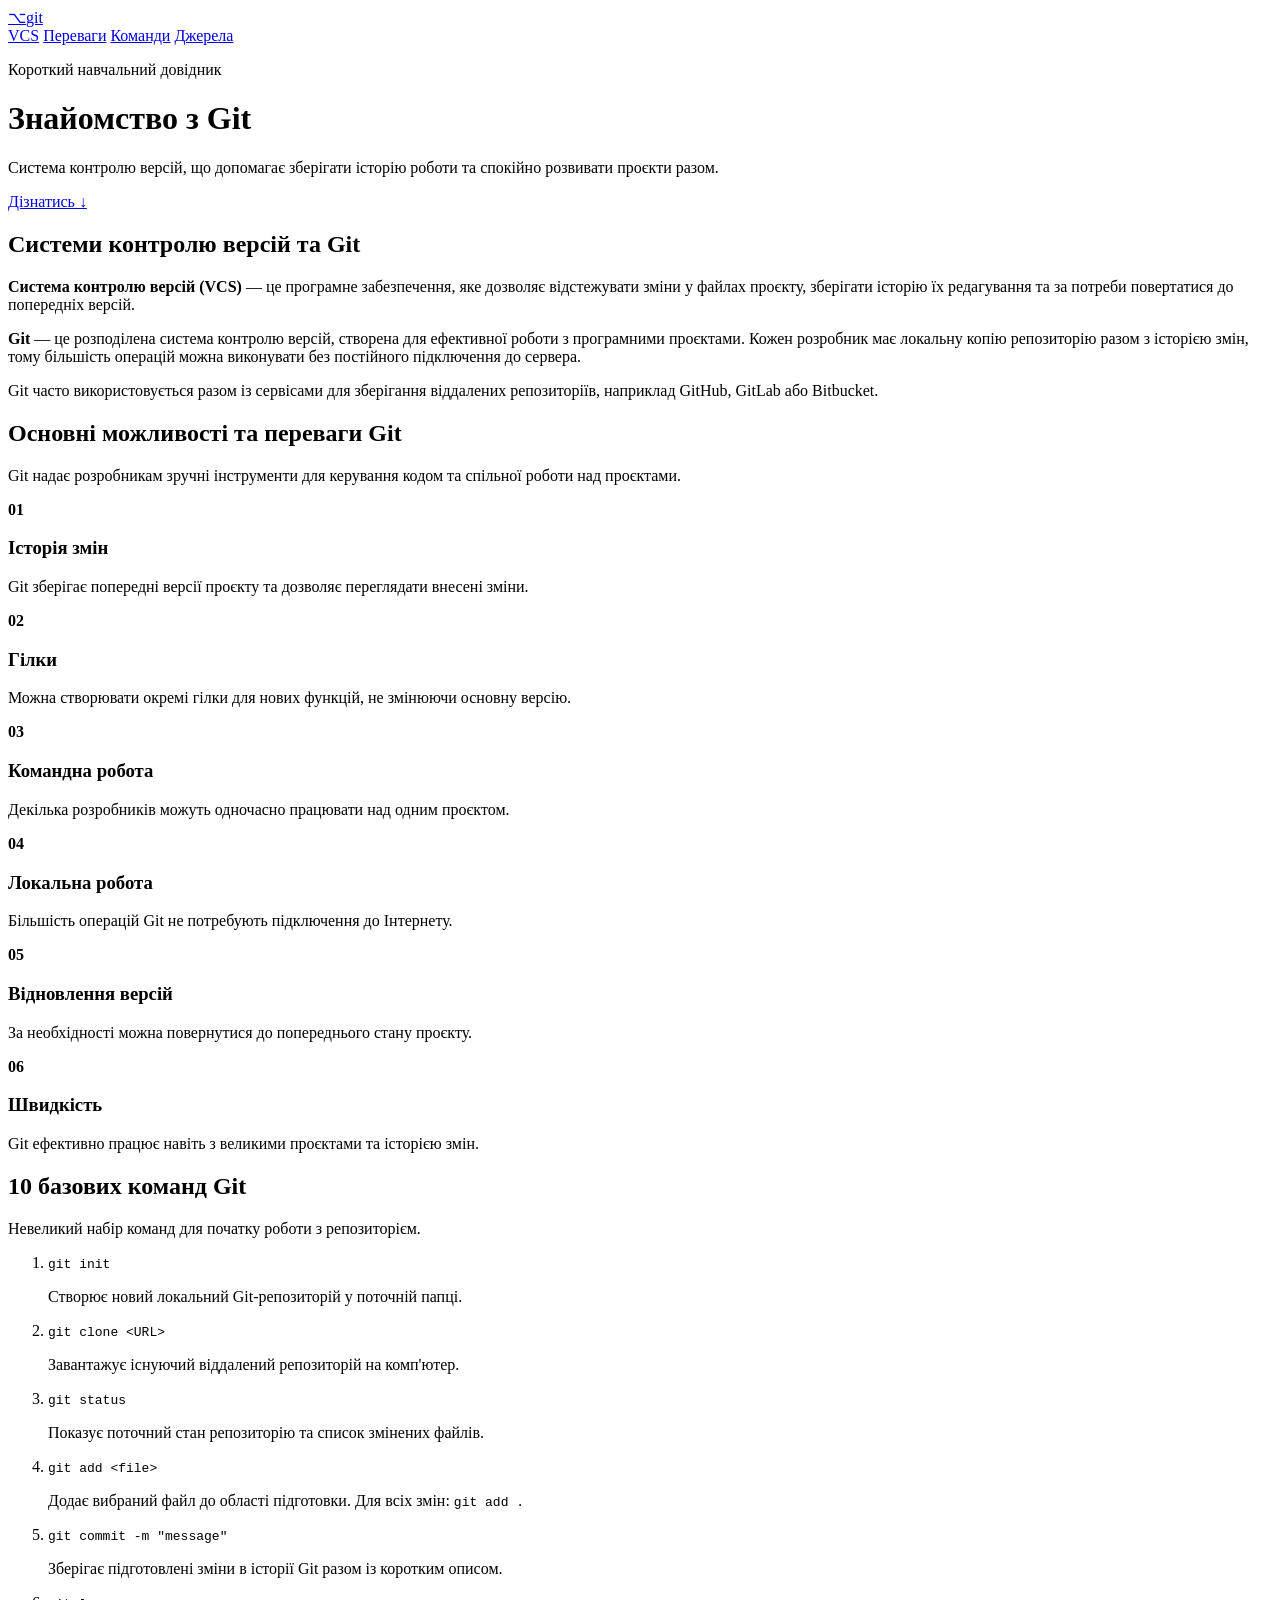
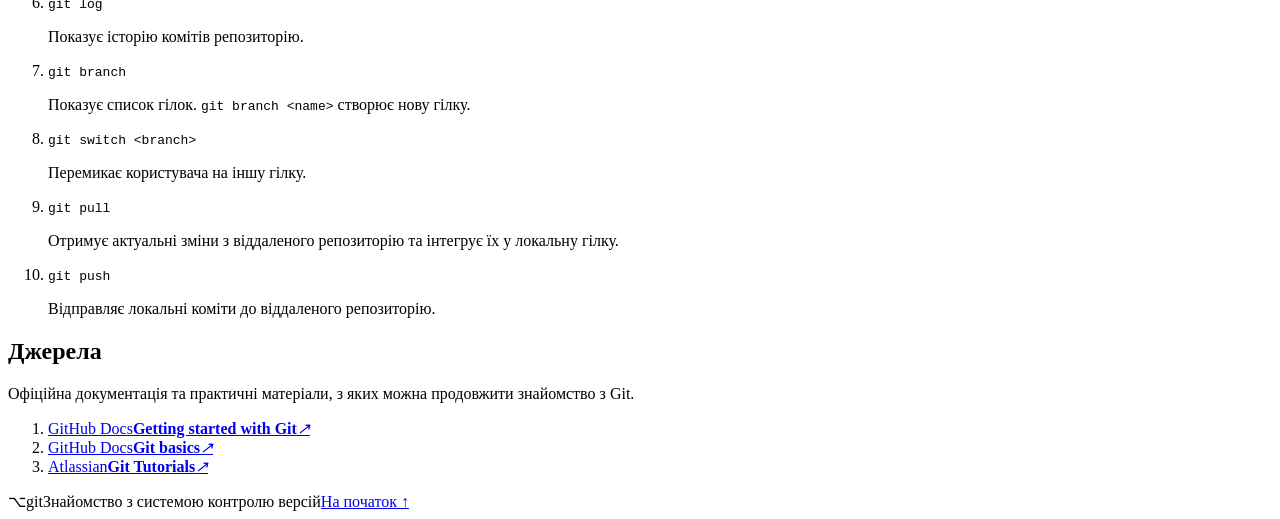
==== index.html @ d407e00e "Rename git-intro.html to index.html" ====
<!doctype html>
<html lang="uk">
  <head>
    <meta charset="UTF-8" />
    <meta name="viewport" content="width=device-width, initial-scale=1.0" />
    <meta name="description" content="Коротке знайомство з Git: контроль версій, можливості та базові команди." />
    <title>Знайомство з Git</title>
    <link rel="preconnect" href="https://fonts.googleapis.com" />
    <link rel="preconnect" href="https://fonts.gstatic.com" crossorigin />
    <link href="https://fonts.googleapis.com/css2?family=DM+Mono:wght@400;500&family=Manrope:wght@400;500;600;700;800&display=swap" rel="stylesheet" />
    <link rel="stylesheet" href="styles.css" />
  </head>
  <body>
    <header class="hero" id="top">
      <nav class="nav container" aria-label="Основна навігація">
        <a class="brand" href="#top" aria-label="На початок сторінки"><span class="branch-mark" aria-hidden="true">⌥</span>git</a>
        <div class="nav-links">
          <a href="#vcs">VCS</a>
          <a href="#advantages">Переваги</a>
          <a href="#commands">Команди</a>
          <a href="#sources">Джерела</a>
        </div>
      </nav>
      <div class="container hero-content">
        <p class="eyebrow">Короткий навчальний довідник</p>
        <h1>Знайомство з <span>Git</span></h1>
        <p class="lead">Система контролю версій, що допомагає зберігати історію роботи та спокійно розвивати проєкти разом.</p>
        <a class="button" href="#vcs">Дізнатись <span aria-hidden="true">↓</span></a>
      </div>
      <div class="hero-line" aria-hidden="true"></div>
    </header>

    <main>
      <section class="section container" id="vcs">
        <div class="two-column">
          <div><h2>Системи контролю версій та Git</h2></div>
          <div class="prose">
            <p><strong>Система контролю версій (VCS)</strong> — це програмне забезпечення, яке дозволяє відстежувати зміни у файлах проєкту, зберігати історію їх редагування та за потреби повертатися до попередніх версій.</p>
            <p><strong>Git</strong> — це розподілена система контролю версій, створена для ефективної роботи з програмними проєктами. Кожен розробник має локальну копію репозиторію разом з історією змін, тому більшість операцій можна виконувати без постійного підключення до сервера.</p>
            <p>Git часто використовується разом із сервісами для зберігання віддалених репозиторіїв, наприклад GitHub, GitLab або Bitbucket.</p>
          </div>
        </div>
      </section>

      <section class="section tinted" id="advantages">
        <div class="container">
          <div class="section-heading"><h2>Основні можливості та переваги Git</h2><p>Git надає розробникам зручні інструменти для керування кодом та спільної роботи над проєктами.</p></div>
          <div class="benefits">
            <article><b>01</b><h3>Історія змін</h3><p>Git зберігає попередні версії проєкту та дозволяє переглядати внесені зміни.</p></article>
            <article><b>02</b><h3>Гілки</h3><p>Можна створювати окремі гілки для нових функцій, не змінюючи основну версію.</p></article>
            <article><b>03</b><h3>Командна робота</h3><p>Декілька розробників можуть одночасно працювати над одним проєктом.</p></article>
            <article><b>04</b><h3>Локальна робота</h3><p>Більшість операцій Git не потребують підключення до Інтернету.</p></article>
            <article><b>05</b><h3>Відновлення версій</h3><p>За необхідності можна повернутися до попереднього стану проєкту.</p></article>
            <article><b>06</b><h3>Швидкість</h3><p>Git ефективно працює навіть з великими проєктами та історією змін.</p></article>
          </div>
        </div>
      </section>

      <section class="section commands-section container" id="commands">
        <div class="section-heading narrow"><h2>10 базових команд Git</h2><p>Невеликий набір команд для початку роботи з репозиторієм.</p></div>
        <ol class="command-tree">
          <li><code>git init</code><p>Створює новий локальний Git-репозиторій у поточній папці.</p></li>
          <li><code>git clone &lt;URL&gt;</code><p>Завантажує існуючий віддалений репозиторій на комп'ютер.</p></li>
          <li><code>git status</code><p>Показує поточний стан репозиторію та список змінених файлів.</p></li>
          <li><code>git add &lt;file&gt;</code><p>Додає вибраний файл до області підготовки. Для всіх змін: <code>git add .</code></p></li>
          <li><code>git commit -m "message"</code><p>Зберігає підготовлені зміни в історії Git разом із коротким описом.</p></li>
          <li><code>git log</code><p>Показує історію комітів репозиторію.</p></li>
          <li><code>git branch</code><p>Показує список гілок. <code>git branch &lt;name&gt;</code> створює нову гілку.</p></li>
          <li><code>git switch &lt;branch&gt;</code><p>Перемикає користувача на іншу гілку.</p></li>
          <li><code>git pull</code><p>Отримує актуальні зміни з віддаленого репозиторію та інтегрує їх у локальну гілку.</p></li>
          <li><code>git push</code><p>Відправляє локальні коміти до віддаленого репозиторію.</p></li>
        </ol>
      </section>

      <section class="sources" id="sources">
        <div class="container sources-inner">
          <div><h2>Джерела</h2><p>Офіційна документація та практичні матеріали, з яких можна продовжити знайомство з Git.</p></div>
          <ol class="source-list">
            <li><a href="https://docs.github.com/en/get-started/learning-to-code/getting-started-with-git" target="_blank" rel="noreferrer"><span>GitHub Docs</span><strong>Getting started with Git</strong><em>↗</em></a></li>
            <li><a href="https://docs.github.com/en/get-started/git-basics" target="_blank" rel="noreferrer"><span>GitHub Docs</span><strong>Git basics</strong><em>↗</em></a></li>
            <li><a href="https://www.atlassian.com/git/tutorials" target="_blank" rel="noreferrer"><span>Atlassian</span><strong>Git Tutorials</strong><em>↗</em></a></li>
          </ol>
        </div>
      </section>
    </main>
    <footer><div class="container"><span class="brand"><span class="branch-mark" aria-hidden="true">⌥</span>git</span><span>Знайомство з системою контролю версій</span><a href="#top">На початок ↑</a></div></footer>
  </body>
</html>
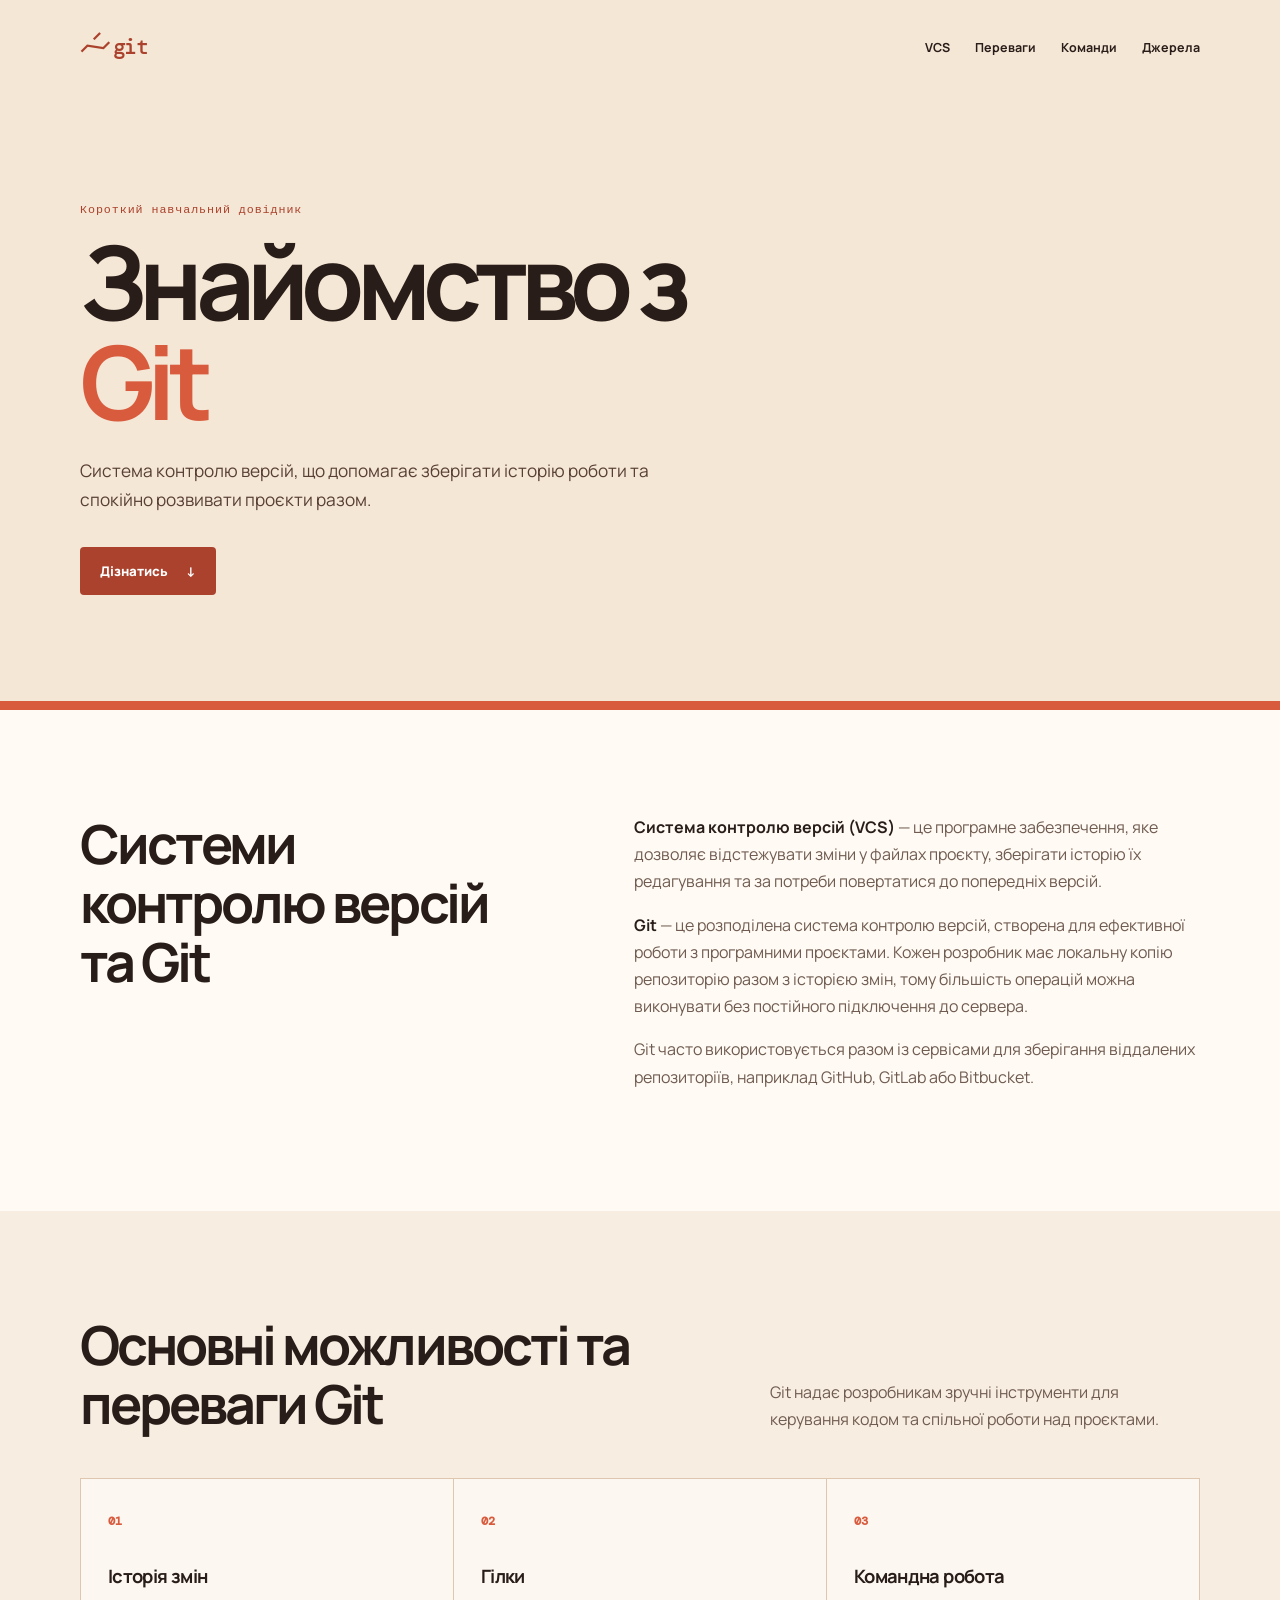
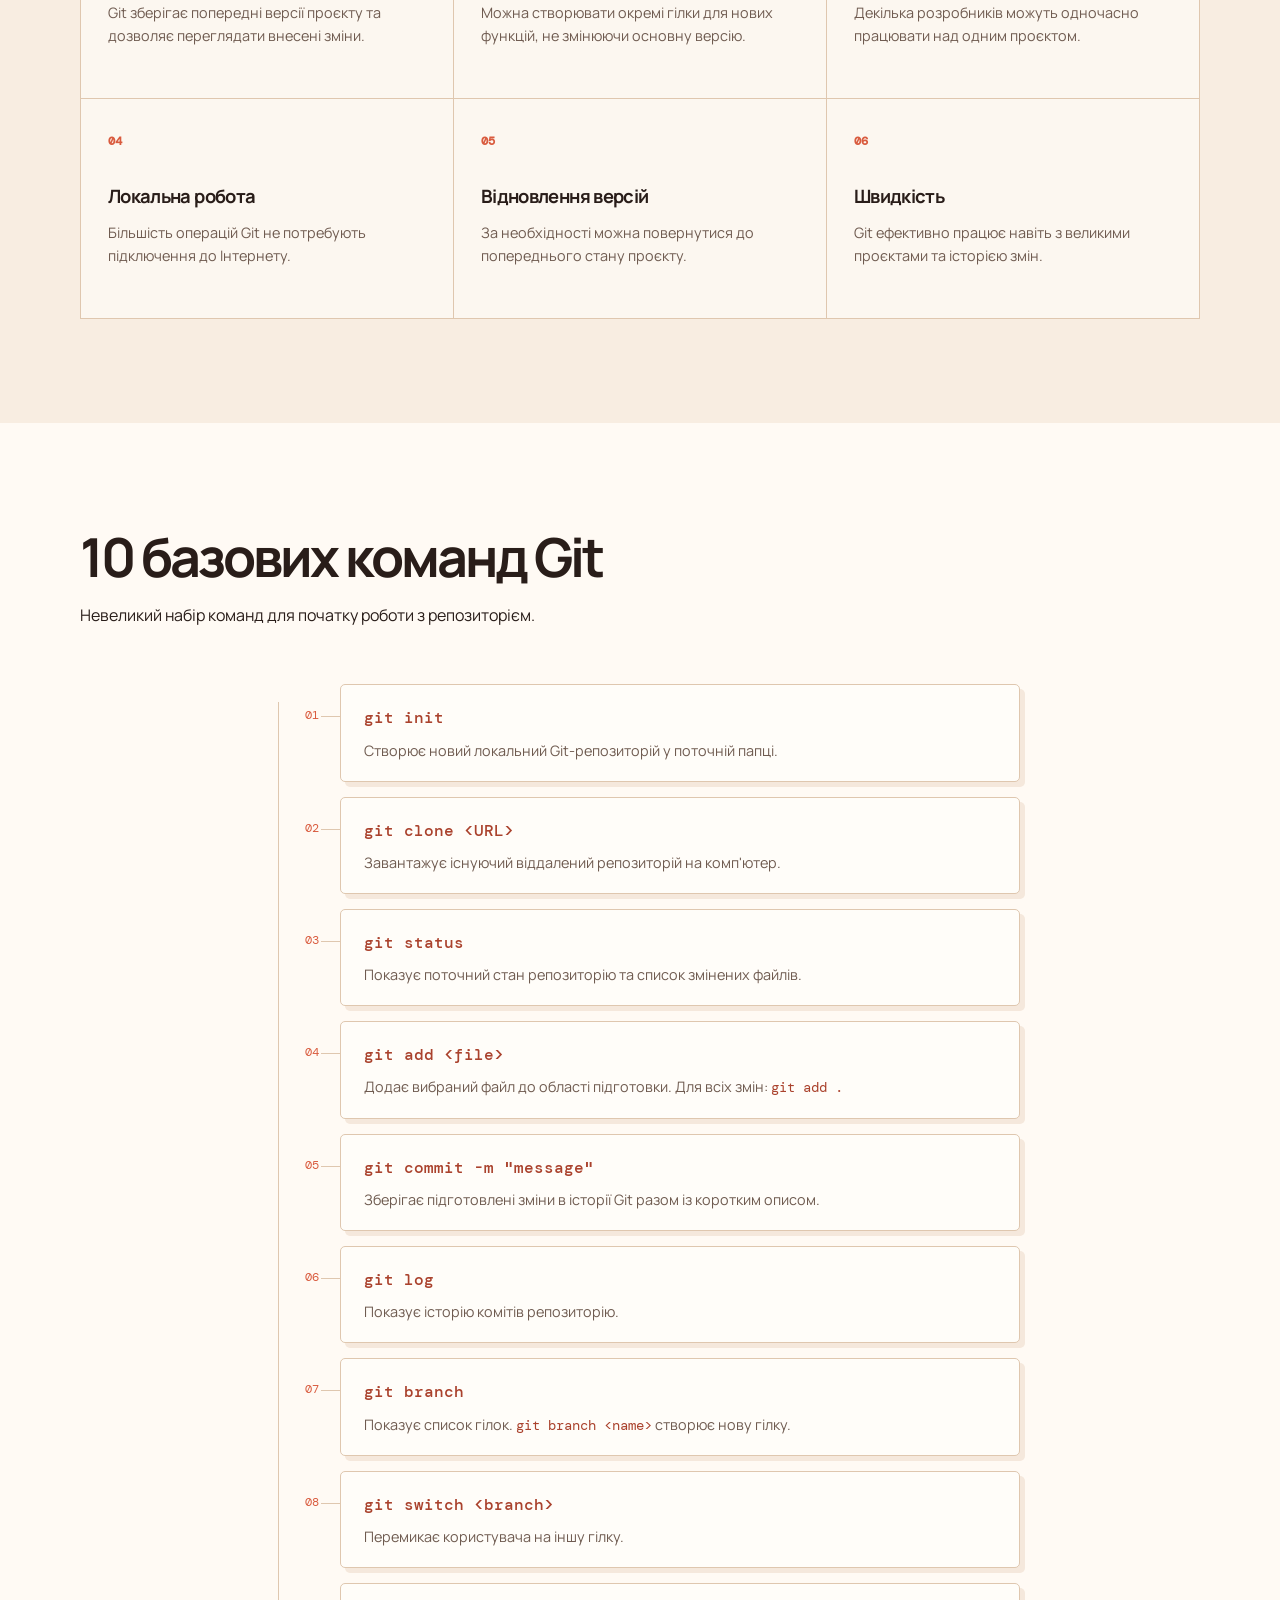
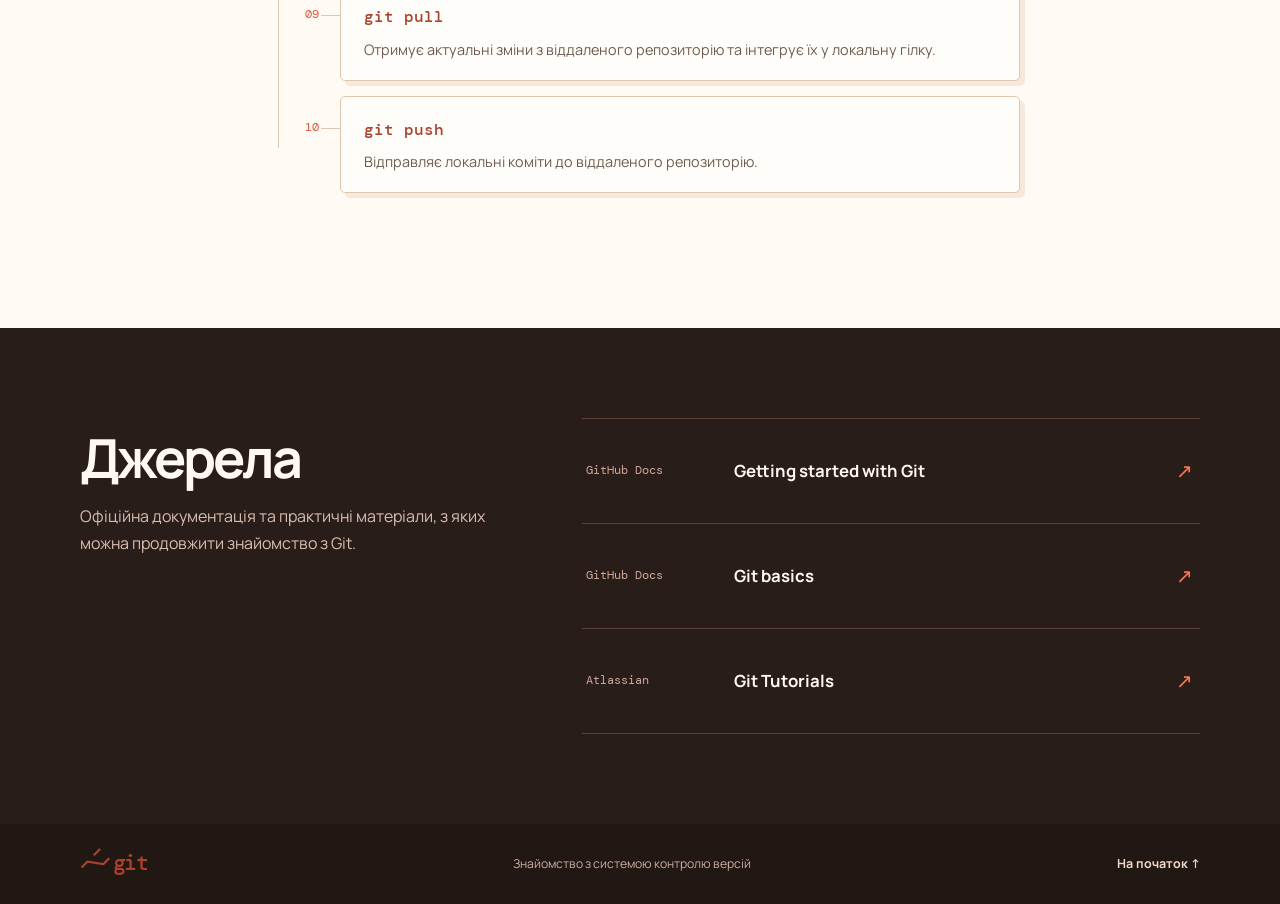
==== commit 2992a5a8: "Chenged problematic naming in html" ====
--- a/index.html
+++ b/index.html
@@ -57,7 +57,7 @@
       </section>
 
       <section class="section commands-section container" id="commands">
-        <div class="section-heading narrow"><h2>10 базових команд Git</h2><p>Невеликий набір команд для початку роботи з репозиторієм.</p></div>
+        <div class="section-heading-narrow"><h2>10 базових команд Git</h2><p>Невеликий набір команд для початку роботи з репозиторієм.</p></div>
         <ol class="command-tree">
           <li><code>git init</code><p>Створює новий локальний Git-репозиторій у поточній папці.</p></li>
           <li><code>git clone &lt;URL&gt;</code><p>Завантажує існуючий віддалений репозиторій на комп'ютер.</p></li>
--- a/styles.css
+++ b/styles.css
@@ -0,0 +1,9 @@
+:root { --ink:#291d19; --muted:#6f5b50; --paper:#fffaf4; --sand:#f5e7d5; --clay:#d95b3e; --rust:#aa422d; --line:#dfc7af; --card:#fffdf9; }
+* { box-sizing:border-box; } html { scroll-behavior:smooth; } body { margin:0; background:var(--paper); color:var(--ink); font-family:Manrope,Arial,sans-serif; font-size:16px; line-height:1.7; } .container { width:min(1120px, calc(100% - 48px)); margin:auto; }
+.hero { background:var(--sand); min-height:540px; position:relative; overflow:hidden; } .nav { display:flex; justify-content:space-between; align-items:center; padding:25px 0; } .brand { color:var(--rust); font-family:'DM Mono',monospace; font-size:1.4rem; font-weight:500; text-decoration:none; letter-spacing:-.08em; } .branch-mark { display:inline-block; margin-right:5px; transform:rotate(-45deg); font-family:Arial,sans-serif; font-size:1.65rem; vertical-align:-2px; } .nav-links { display:flex; gap:25px; } .nav-links a, footer a { color:var(--ink); text-decoration:none; font-size:.78rem; font-weight:700; } .nav-links a:hover, footer a:hover { color:var(--clay); }
+.hero-content { padding:93px 0 115px; max-width:1120px; } .eyebrow, .section-label { font-family:'DM Mono',monospace; font-size:.73rem; letter-spacing:.08em; font-weight:500; color:var(--rust); } .hero h1 { font-size:clamp(3.15rem, 8vw, 6.6rem); letter-spacing:-.075em; line-height:.98; margin:11px 0 24px; max-width:700px; } .hero h1 span { color:var(--clay); } .lead { max-width:600px; color:#583f35; font-size:1.08rem; margin:0 0 32px; } .button { display:inline-flex; gap:18px; align-items:center; padding:13px 20px; background:var(--rust); color:white; text-decoration:none; font-weight:800; font-size:.83rem; border-radius:4px; } .button:hover { background:var(--clay); } .hero-line { height:9px; background:var(--clay); position:absolute; bottom:0; width:100%; }
+.section { padding:104px 0; } .section-label { display:flex; align-items:center; gap:10px; margin-bottom:32px; } .section-label span { color:var(--clay); font-size:1rem; } .section-label i { width:38px; height:1px; background:var(--clay); } h2 { margin:0; font-size:clamp(2rem, 4.2vw, 3.5rem); line-height:1.1; letter-spacing:-.055em; } .two-column { display:grid; grid-template-columns:.9fr 1.1fr; gap:90px; } .prose { color:var(--muted); } .prose p:first-child { margin-top:0; } strong { color:var(--ink); } .tinted { background:#f8ede1; } .section-heading { display:flex; justify-content:space-between; gap:40px; align-items:end; margin-bottom:45px; } .section-heading p { max-width:430px; margin:0; color:var(--muted); } .narrow { display:block; } .narrow p { margin-top:14px; }
+.benefits { display:grid; grid-template-columns:repeat(3, 1fr); border-top:1px solid var(--line); border-left:1px solid var(--line); } .benefits article { min-height:220px; padding:27px; background:rgba(255,253,249,.65); border-right:1px solid var(--line); border-bottom:1px solid var(--line); } .benefits b { color:var(--clay); font-family:'DM Mono',monospace; font-size:.75rem; } .benefits h3 { font-size:1.15rem; margin:28px 0 8px; letter-spacing:-.035em; } .benefits p { color:var(--muted); font-size:.9rem; line-height:1.6; margin:0; }
+.commands-section { padding-bottom:120px; } .command-tree { counter-reset:item; list-style:none; padding:0 0 0 80px; margin:55px auto 0; max-width:760px; position:relative; } .command-tree:before { content:""; position:absolute; left:18px; top:18px; bottom:45px; width:1px; background:var(--line); } .command-tree li { position:relative; counter-increment:item; background:var(--card); border:1px solid var(--line); border-radius:5px; padding:19px 23px; margin-bottom:15px; box-shadow:5px 5px 0 #f5e8dc; } .command-tree li:before { content:counter(item, decimal-leading-zero); position:absolute; right:calc(100% + 22px); top:20px; width:42px; color:var(--clay); font-family:'DM Mono',monospace; font-size:.75rem; text-align:right; } .command-tree li:after { content:""; position:absolute; right:100%; top:31px; width:20px; height:1px; background:var(--line); } code { font-family:'DM Mono',monospace; color:var(--rust); font-size:.94em; } .command-tree > li > code { font-size:1rem; font-weight:500; } .command-tree p { color:var(--muted); font-size:.9rem; line-height:1.6; margin:7px 0 0; }
+.sources { background:var(--ink); color:#fff9f1; padding:90px 0; } .sources h2 { margin:10px 0 16px; } .sources p:not(.eyebrow) { color:#d9beb0; max-width:420px; } .sources-inner { display:grid; grid-template-columns:.8fr 1.2fr; gap:90px; } .source-list { list-style:none; margin:0; padding:0; border-top:1px solid #5d4137; } .source-list li { border-bottom:1px solid #5d4137; } .source-list a { min-height:104px; display:grid; grid-template-columns:130px 1fr 20px; align-items:center; gap:18px; color:inherit; text-decoration:none; padding:17px 4px; } .source-list a:hover strong, .source-list a:hover em { color:#ff8b69; } .source-list span { color:#d0a99a; font-family:'DM Mono',monospace; font-size:.72rem; } .source-list strong { color:#fff9f1; font-size:1.05rem; } .source-list em { color:#ff7654; font-style:normal; font-size:1.25rem; } footer { background:#211713; color:#cdaea0; font-size:.76rem; } footer .container { min-height:80px; display:flex; align-items:center; gap:25px; justify-content:space-between; } footer a { color:#f3d9c8; }
+@media (max-width:760px) { .container { width:min(100% - 32px, 1120px); } .nav-links { display:none; } .hero { min-height:auto; } .hero-content { padding:65px 0 80px; } .two-column, .sources-inner { grid-template-columns:1fr; gap:28px; } .section { padding:72px 0; } .section-heading { display:block; } .section-heading p { margin-top:15px; } .benefits { grid-template-columns:1fr; } .benefits article { min-height:unset; padding:24px; } .benefits h3 { margin-top:15px; } .command-tree { padding-left:55px; } .command-tree li { padding:17px; } .command-tree li:before { right:calc(100% + 12px); width:34px; } .command-tree li:after { width:10px; } .command-tree:before { left:9px; } .source-list a { grid-template-columns:1fr 20px; gap:2px; } .source-list span { grid-column:1; } .source-list strong { grid-column:1; } .source-list em { grid-column:2; grid-row:1 / span 2; } footer .container { min-height:110px; flex-wrap:wrap; gap:10px 20px; padding:20px 0; } }
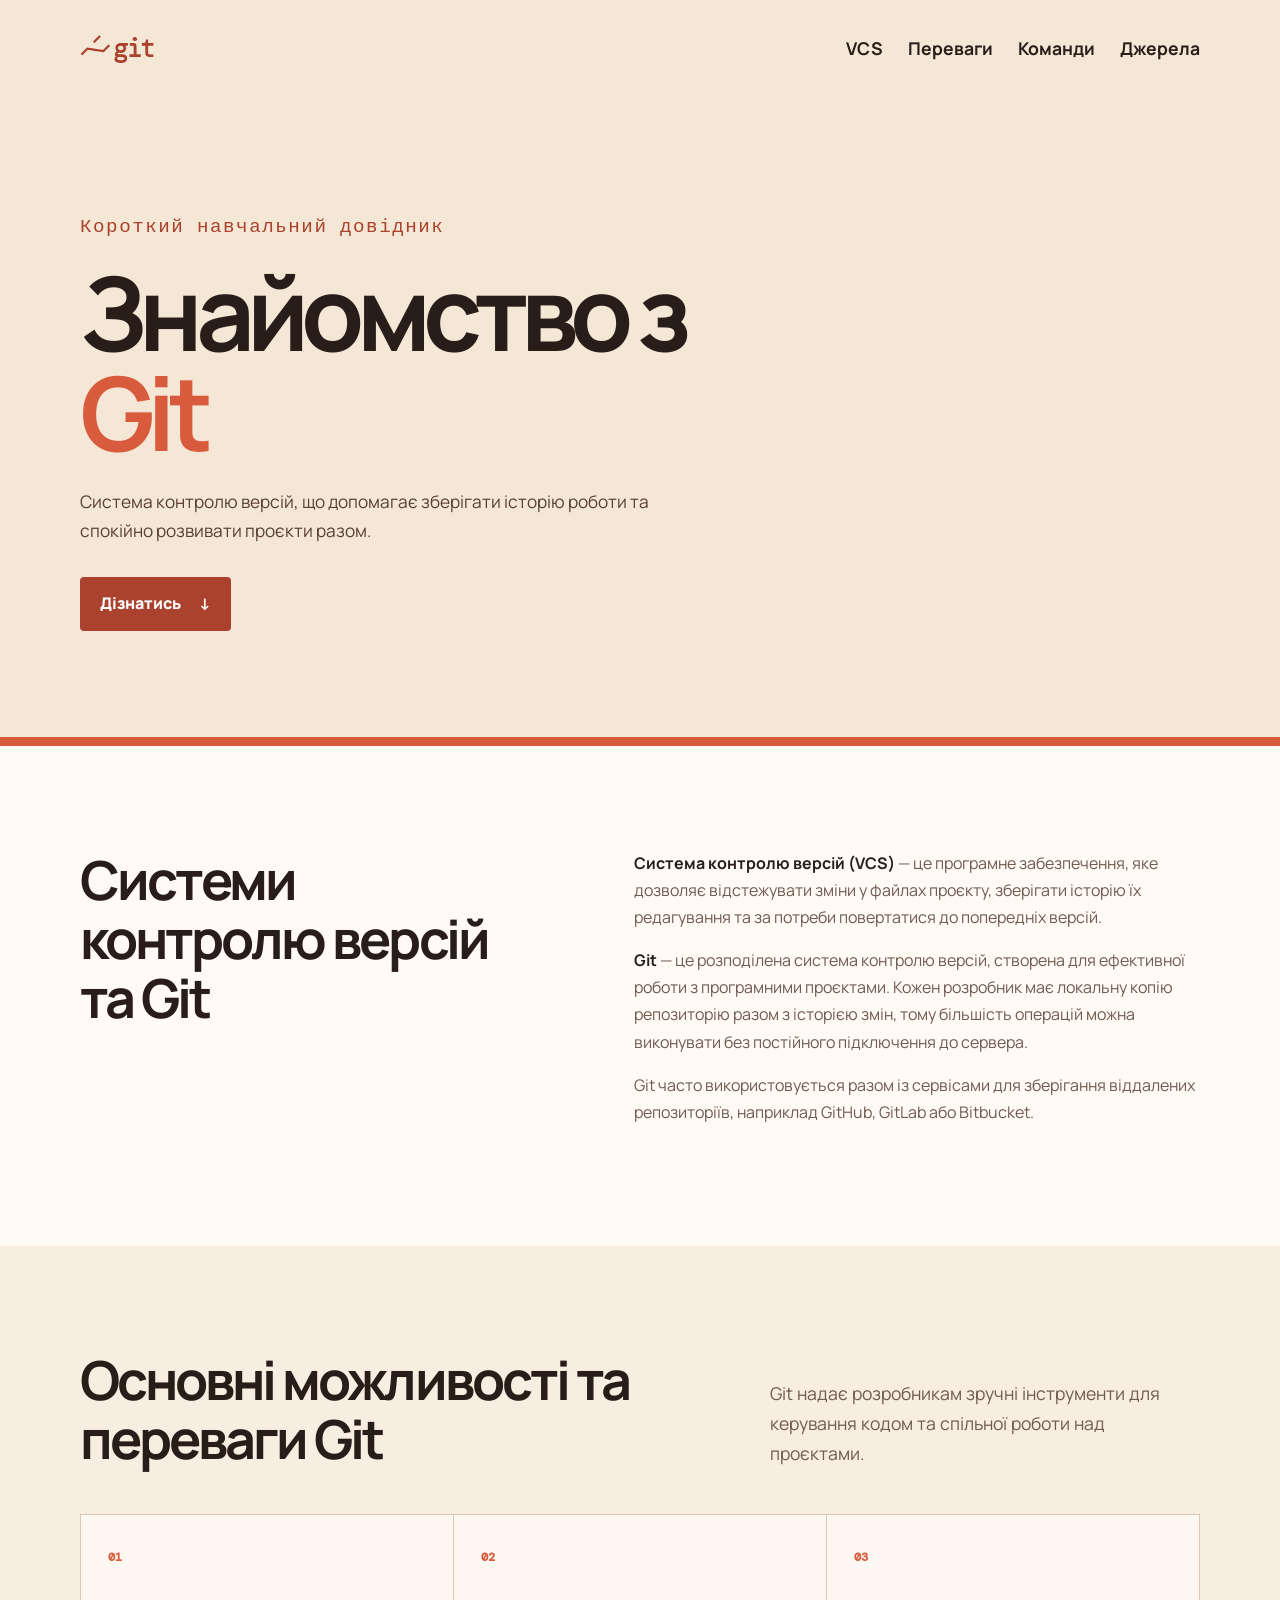
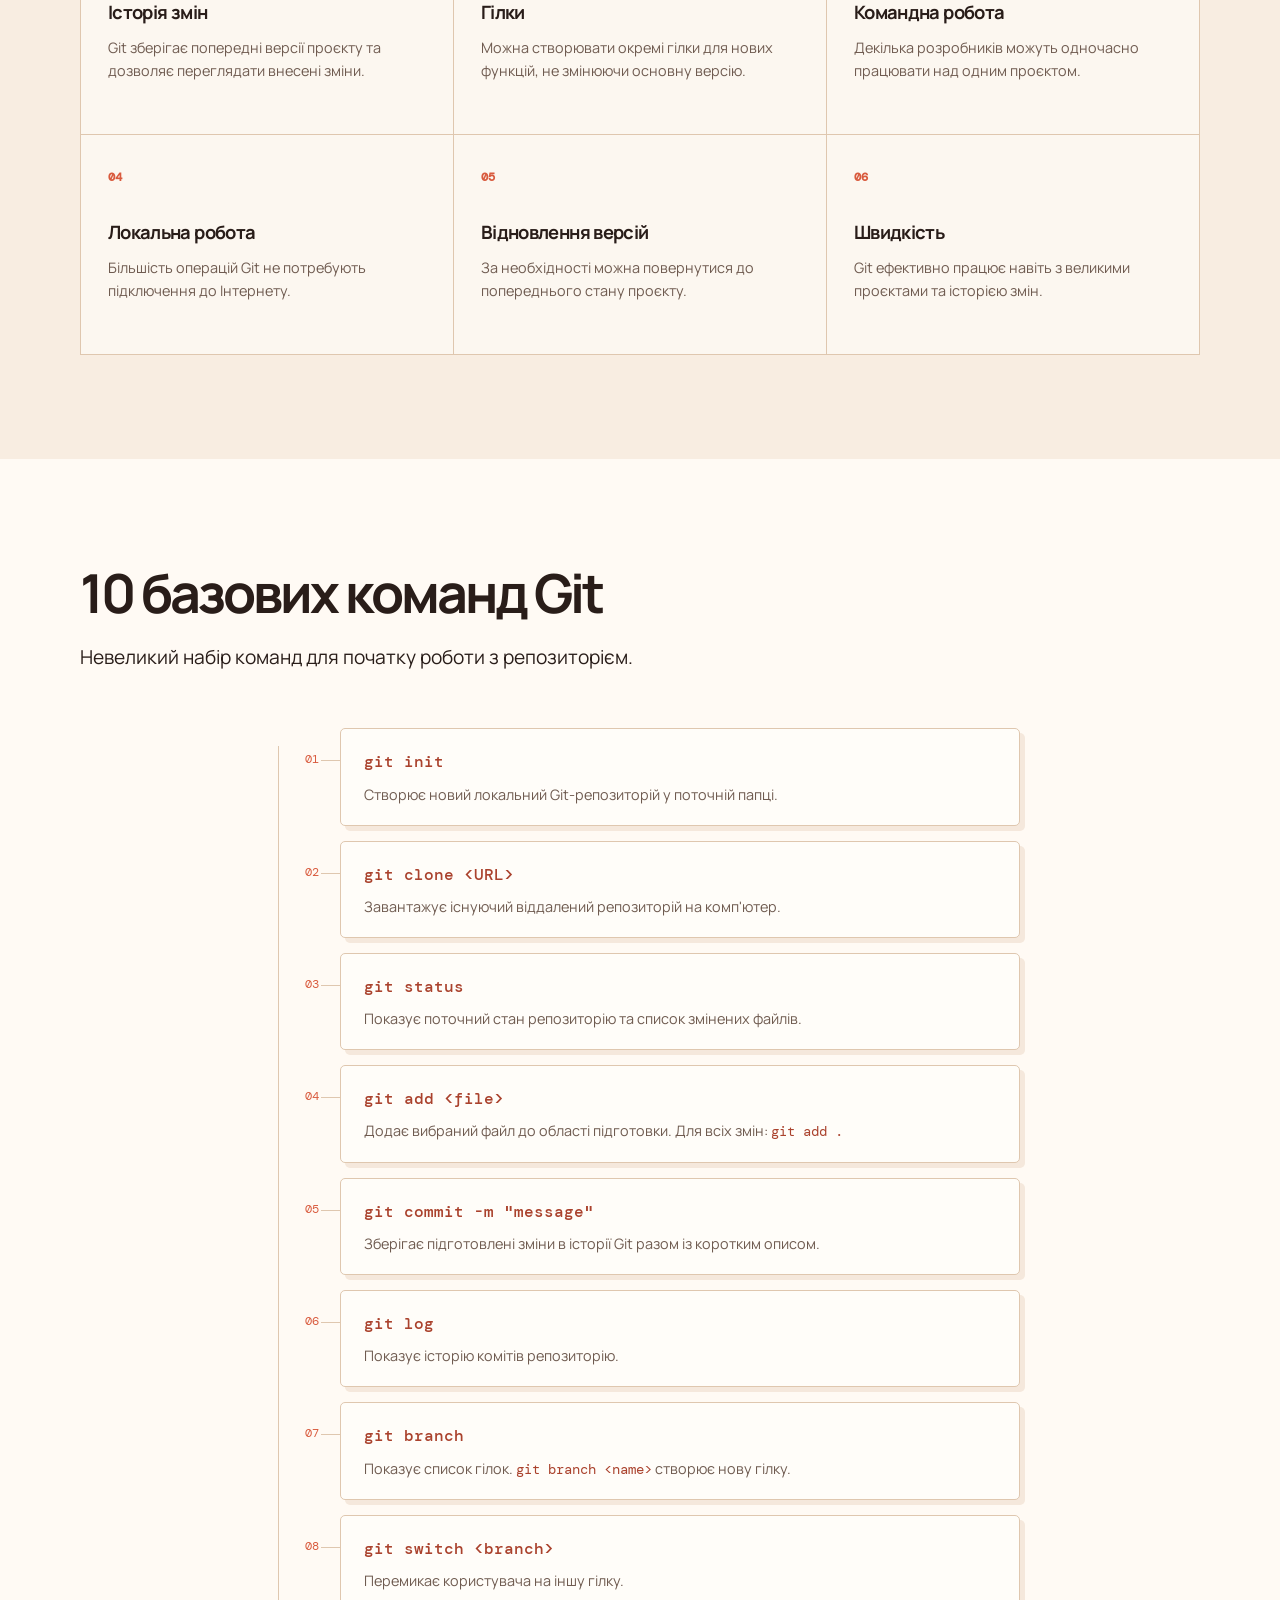
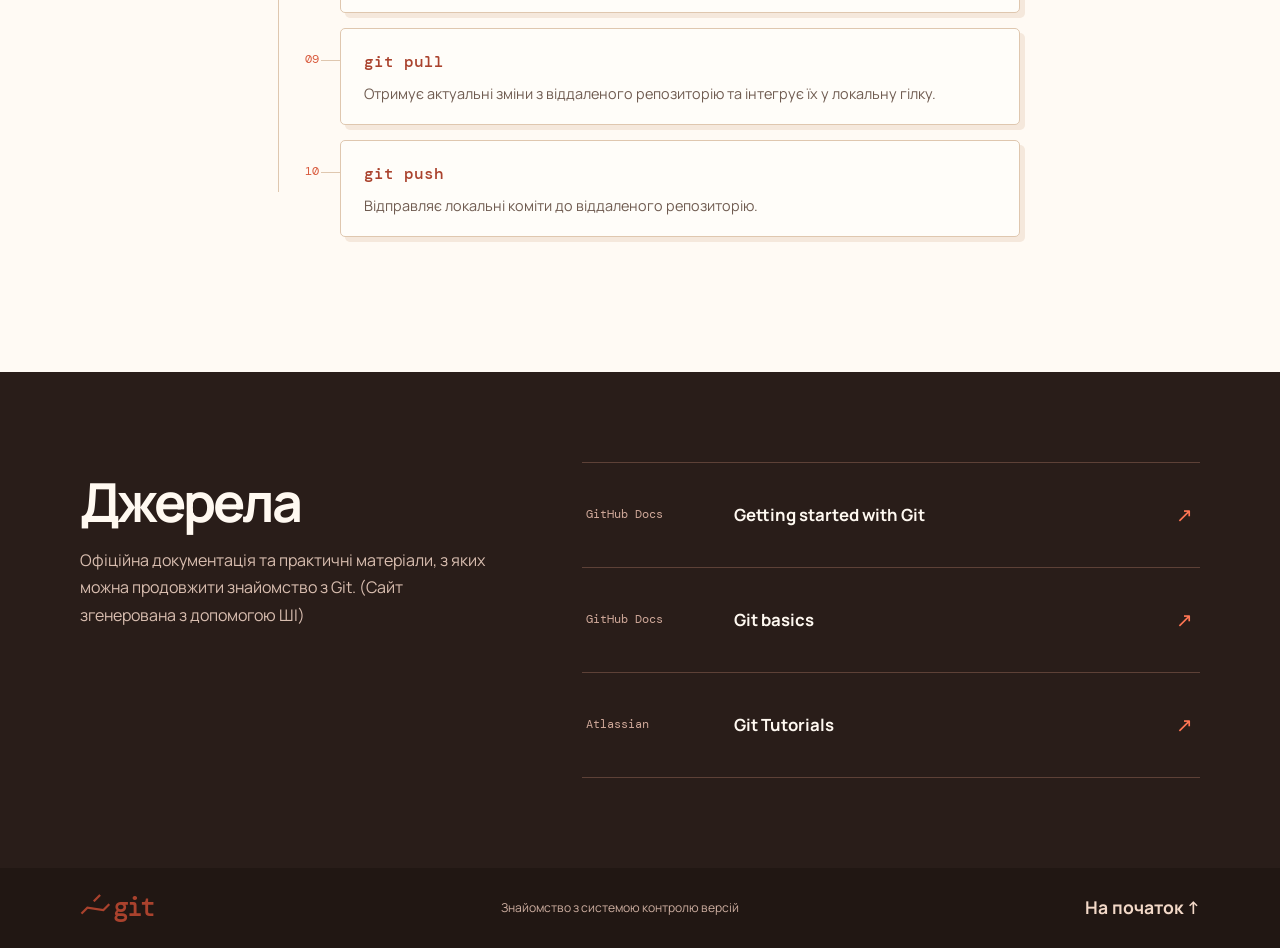
==== commit 8b57e942: "Added recource" ====
--- a/index.html
+++ b/index.html
@@ -74,7 +74,7 @@
 
       <section class="sources" id="sources">
         <div class="container sources-inner">
-          <div><h2>Джерела</h2><p>Офіційна документація та практичні матеріали, з яких можна продовжити знайомство з Git.</p></div>
+          <div><h2>Джерела</h2><p>Офіційна документація та практичні матеріали, з яких можна продовжити знайомство з Git. (Сайт згенерована з допомогою ШІ)</p></div>
           <ol class="source-list">
             <li><a href="https://docs.github.com/en/get-started/learning-to-code/getting-started-with-git" target="_blank" rel="noreferrer"><span>GitHub Docs</span><strong>Getting started with Git</strong><em>↗</em></a></li>
             <li><a href="https://docs.github.com/en/get-started/git-basics" target="_blank" rel="noreferrer"><span>GitHub Docs</span><strong>Git basics</strong><em>↗</em></a></li>
--- a/styles.css
+++ b/styles.css
@@ -1,8 +1,21 @@
 :root { --ink:#291d19; --muted:#6f5b50; --paper:#fffaf4; --sand:#f5e7d5; --clay:#d95b3e; --rust:#aa422d; --line:#dfc7af; --card:#fffdf9; }
-* { box-sizing:border-box; } html { scroll-behavior:smooth; } body { margin:0; background:var(--paper); color:var(--ink); font-family:Manrope,Arial,sans-serif; font-size:16px; line-height:1.7; } .container { width:min(1120px, calc(100% - 48px)); margin:auto; }
-.hero { background:var(--sand); min-height:540px; position:relative; overflow:hidden; } .nav { display:flex; justify-content:space-between; align-items:center; padding:25px 0; } .brand { color:var(--rust); font-family:'DM Mono',monospace; font-size:1.4rem; font-weight:500; text-decoration:none; letter-spacing:-.08em; } .branch-mark { display:inline-block; margin-right:5px; transform:rotate(-45deg); font-family:Arial,sans-serif; font-size:1.65rem; vertical-align:-2px; } .nav-links { display:flex; gap:25px; } .nav-links a, footer a { color:var(--ink); text-decoration:none; font-size:.78rem; font-weight:700; } .nav-links a:hover, footer a:hover { color:var(--clay); }
-.hero-content { padding:93px 0 115px; max-width:1120px; } .eyebrow, .section-label { font-family:'DM Mono',monospace; font-size:.73rem; letter-spacing:.08em; font-weight:500; color:var(--rust); } .hero h1 { font-size:clamp(3.15rem, 8vw, 6.6rem); letter-spacing:-.075em; line-height:.98; margin:11px 0 24px; max-width:700px; } .hero h1 span { color:var(--clay); } .lead { max-width:600px; color:#583f35; font-size:1.08rem; margin:0 0 32px; } .button { display:inline-flex; gap:18px; align-items:center; padding:13px 20px; background:var(--rust); color:white; text-decoration:none; font-weight:800; font-size:.83rem; border-radius:4px; } .button:hover { background:var(--clay); } .hero-line { height:9px; background:var(--clay); position:absolute; bottom:0; width:100%; }
-.section { padding:104px 0; } .section-label { display:flex; align-items:center; gap:10px; margin-bottom:32px; } .section-label span { color:var(--clay); font-size:1rem; } .section-label i { width:38px; height:1px; background:var(--clay); } h2 { margin:0; font-size:clamp(2rem, 4.2vw, 3.5rem); line-height:1.1; letter-spacing:-.055em; } .two-column { display:grid; grid-template-columns:.9fr 1.1fr; gap:90px; } .prose { color:var(--muted); } .prose p:first-child { margin-top:0; } strong { color:var(--ink); } .tinted { background:#f8ede1; } .section-heading { display:flex; justify-content:space-between; gap:40px; align-items:end; margin-bottom:45px; } .section-heading p { max-width:430px; margin:0; color:var(--muted); } .narrow { display:block; } .narrow p { margin-top:14px; }
+* { box-sizing:border-box; } 
+html { scroll-behavior:smooth; } 
+body { margin:0; background:var(--paper); color:var(--ink); font-family:Manrope,Arial,sans-serif; font-size:16px; line-height:1.7; } 
+.container { width:min(1120px, calc(100% - 48px)); margin:auto; }
+.hero { background:var(--sand); min-height:540px; position:relative; overflow:hidden; } .nav { display:flex; justify-content:space-between; align-items:center; padding:25px 0; } 
+.brand { color:var(--rust); font-family:'DM Mono',monospace; font-size:1.7rem; font-weight:500; text-decoration:none; letter-spacing:-.08em; } .branch-mark { display:inline-block; margin-right:5px; transform:rotate(-45deg); font-family:Arial,sans-serif; font-size:1.65rem; vertical-align:-2px; } 
+.nav-links { display:flex; gap:25px; } .nav-links a, footer a { color:var(--ink); text-decoration:none; font-size:1.1rem; font-weight:700; } .nav-links a:hover, footer a:hover { color:var(--clay); }
+.hero-content { padding:93px 0 115px; max-width:1120px; } 
+.eyebrow, .section-label { font-family:'DM Mono',monospace; font-size:1.2rem; letter-spacing:.08em; font-weight:500; color:var(--rust); } .hero h1 { font-size:clamp(3.15rem, 8vw, 6.6rem); letter-spacing:-.075em; line-height:.98; margin:11px 0 24px; max-width:700px; } .hero h1 span { color:var(--clay); } .lead { max-width:600px; color:#583f35; font-size:1.08rem; margin:0 0 32px; } 
+.button { display:inline-flex; gap:18px; align-items:center; padding:13px 20px; background:var(--rust); color:white; text-decoration:none; font-weight:800; font-size:1rem; border-radius:4px; } .button:hover { background:var(--clay); } .hero-line { height:9px; background:var(--clay); position:absolute; bottom:0; width:100%; }
+.section { padding:104px 0; } .section-label { display:flex; align-items:center; gap:10px; margin-bottom:32px; } .section-label span { color:var(--clay); font-size:1rem; } .section-label i { width:38px; height:1px; background:var(--clay); } h2 { margin:0; font-size:clamp(2rem, 4.2vw, 3.5rem); line-height:1.1; letter-spacing:-.055em; } .two-column { display:grid; grid-template-columns:.9fr 1.1fr; gap:90px; } .prose { color:var(--muted); } .prose p:first-child { margin-top:0; } strong { color:var(--ink); } .tinted { background:#f8ede1; } 
+.section-heading { display:flex; justify-content:space-between; gap:40px; align-items:end; margin-bottom:45px; } 
+.section-heading p { max-width:430px; margin:0; color:var(--muted); font-size: 1.1rem; position: relative; display: flex; align-items: center;} 
+.narrow { display:block; } .narrow p { margin-top:14px; }
+.section-heading-narrow p {
+    font-size: 1.2rem;
+}
 .benefits { display:grid; grid-template-columns:repeat(3, 1fr); border-top:1px solid var(--line); border-left:1px solid var(--line); } .benefits article { min-height:220px; padding:27px; background:rgba(255,253,249,.65); border-right:1px solid var(--line); border-bottom:1px solid var(--line); } .benefits b { color:var(--clay); font-family:'DM Mono',monospace; font-size:.75rem; } .benefits h3 { font-size:1.15rem; margin:28px 0 8px; letter-spacing:-.035em; } .benefits p { color:var(--muted); font-size:.9rem; line-height:1.6; margin:0; }
 .commands-section { padding-bottom:120px; } .command-tree { counter-reset:item; list-style:none; padding:0 0 0 80px; margin:55px auto 0; max-width:760px; position:relative; } .command-tree:before { content:""; position:absolute; left:18px; top:18px; bottom:45px; width:1px; background:var(--line); } .command-tree li { position:relative; counter-increment:item; background:var(--card); border:1px solid var(--line); border-radius:5px; padding:19px 23px; margin-bottom:15px; box-shadow:5px 5px 0 #f5e8dc; } .command-tree li:before { content:counter(item, decimal-leading-zero); position:absolute; right:calc(100% + 22px); top:20px; width:42px; color:var(--clay); font-family:'DM Mono',monospace; font-size:.75rem; text-align:right; } .command-tree li:after { content:""; position:absolute; right:100%; top:31px; width:20px; height:1px; background:var(--line); } code { font-family:'DM Mono',monospace; color:var(--rust); font-size:.94em; } .command-tree > li > code { font-size:1rem; font-weight:500; } .command-tree p { color:var(--muted); font-size:.9rem; line-height:1.6; margin:7px 0 0; }
 .sources { background:var(--ink); color:#fff9f1; padding:90px 0; } .sources h2 { margin:10px 0 16px; } .sources p:not(.eyebrow) { color:#d9beb0; max-width:420px; } .sources-inner { display:grid; grid-template-columns:.8fr 1.2fr; gap:90px; } .source-list { list-style:none; margin:0; padding:0; border-top:1px solid #5d4137; } .source-list li { border-bottom:1px solid #5d4137; } .source-list a { min-height:104px; display:grid; grid-template-columns:130px 1fr 20px; align-items:center; gap:18px; color:inherit; text-decoration:none; padding:17px 4px; } .source-list a:hover strong, .source-list a:hover em { color:#ff8b69; } .source-list span { color:#d0a99a; font-family:'DM Mono',monospace; font-size:.72rem; } .source-list strong { color:#fff9f1; font-size:1.05rem; } .source-list em { color:#ff7654; font-style:normal; font-size:1.25rem; } footer { background:#211713; color:#cdaea0; font-size:.76rem; } footer .container { min-height:80px; display:flex; align-items:center; gap:25px; justify-content:space-between; } footer a { color:#f3d9c8; }
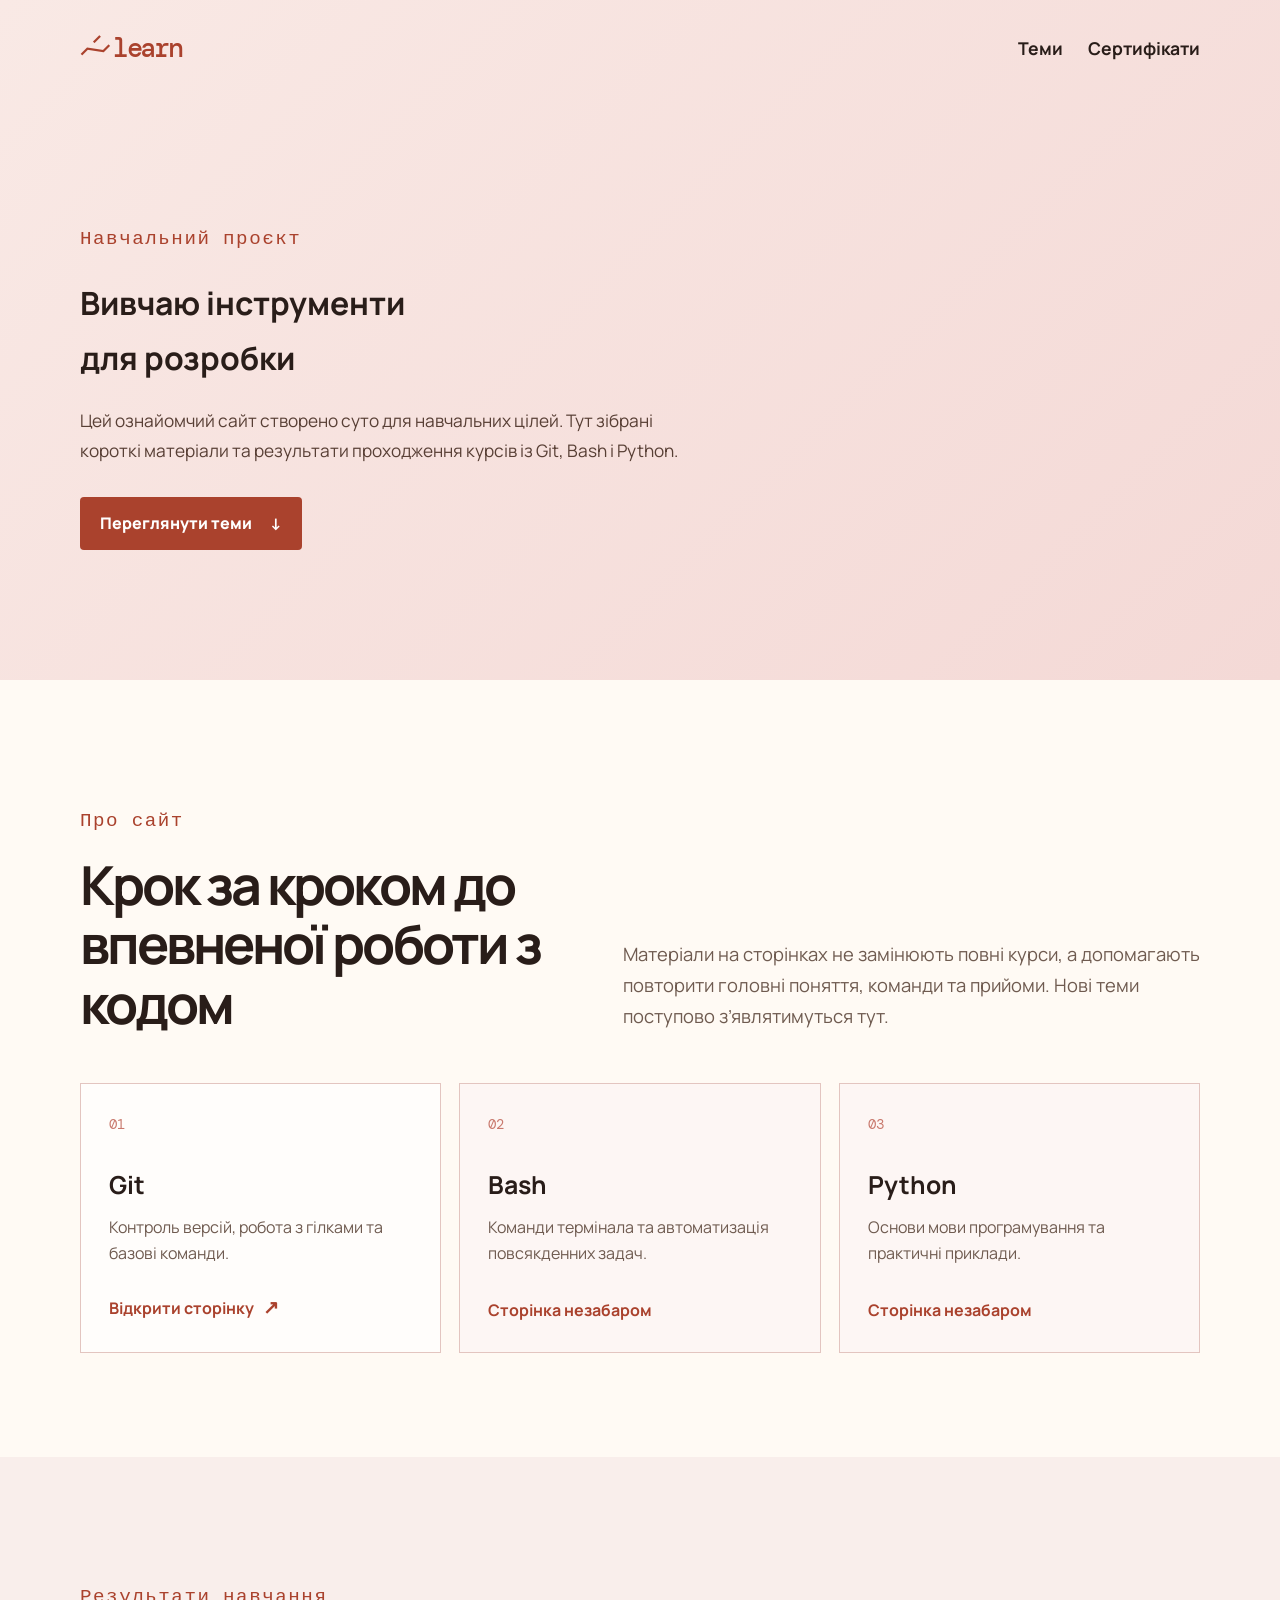
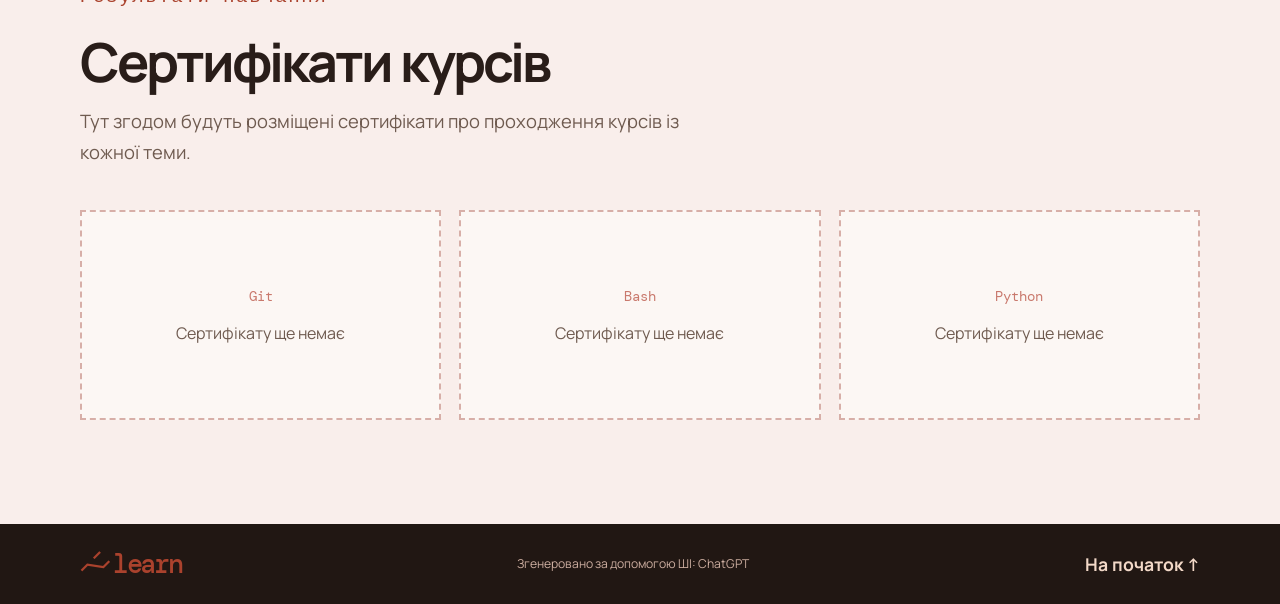
==== commit 2fbbe9e9: "Added new starting page and certificate zone to Git page" ====
--- a/index.html
+++ b/index.html
@@ -3,86 +3,109 @@
   <head>
     <meta charset="UTF-8" />
     <meta name="viewport" content="width=device-width, initial-scale=1.0" />
-    <meta name="description" content="Коротке знайомство з Git: контроль версій, можливості та базові команди." />
-    <title>Знайомство з Git</title>
+    <meta
+      name="description"
+      content="Навчальний сайт для знайомства з Git, Bash і Python."
+    />
+    <title>Навчальний проєкт</title>
     <link rel="preconnect" href="https://fonts.googleapis.com" />
     <link rel="preconnect" href="https://fonts.gstatic.com" crossorigin />
-    <link href="https://fonts.googleapis.com/css2?family=DM+Mono:wght@400;500&family=Manrope:wght@400;500;600;700;800&display=swap" rel="stylesheet" />
+    <link
+      href="https://fonts.googleapis.com/css2?family=DM+Mono:wght@400;500&family=Manrope:wght@400;500;600;700;800&display=swap"
+      rel="stylesheet"
+    />
     <link rel="stylesheet" href="styles.css" />
   </head>
   <body>
-    <header class="hero" id="top">
+    <header class="home-hero" id="top">
       <nav class="nav container" aria-label="Основна навігація">
-        <a class="brand" href="#top" aria-label="На початок сторінки"><span class="branch-mark" aria-hidden="true">⌥</span>git</a>
+        <a class="brand" href="index.html"
+          ><span class="branch-mark" aria-hidden="true">⌥</span>learn</a
+        >
         <div class="nav-links">
-          <a href="#vcs">VCS</a>
-          <a href="#advantages">Переваги</a>
-          <a href="#commands">Команди</a>
-          <a href="#sources">Джерела</a>
+          <a href="#topics">Теми</a>
+          <a href="#certificates">Сертифікати</a>
         </div>
       </nav>
-      <div class="container hero-content">
-        <p class="eyebrow">Короткий навчальний довідник</p>
-        <h1>Знайомство з <span>Git</span></h1>
-        <p class="lead">Система контролю версій, що допомагає зберігати історію роботи та спокійно розвивати проєкти разом.</p>
-        <a class="button" href="#vcs">Дізнатись <span aria-hidden="true">↓</span></a>
+      <div class="container home-hero-content">
+        <p class="eyebrow">Навчальний проєкт</p>
+        <h1>Вивчаю інструменти<br />для розробки</h1>
+        <p class="lead">
+          Цей ознайомчий сайт створено суто для навчальних цілей. Тут зібрані
+          короткі матеріали та результати проходження курсів із Git, Bash і
+          Python.
+        </p>
+        <a class="button" href="#topics"
+          >Переглянути теми <span aria-hidden="true">↓</span></a
+        >
       </div>
-      <div class="hero-line" aria-hidden="true"></div>
     </header>
-
     <main>
-      <section class="section container" id="vcs">
-        <div class="two-column">
-          <div><h2>Системи контролю версій та Git</h2></div>
-          <div class="prose">
-            <p><strong>Система контролю версій (VCS)</strong> — це програмне забезпечення, яке дозволяє відстежувати зміни у файлах проєкту, зберігати історію їх редагування та за потреби повертатися до попередніх версій.</p>
-            <p><strong>Git</strong> — це розподілена система контролю версій, створена для ефективної роботи з програмними проєктами. Кожен розробник має локальну копію репозиторію разом з історією змін, тому більшість операцій можна виконувати без постійного підключення до сервера.</p>
-            <p>Git часто використовується разом із сервісами для зберігання віддалених репозиторіїв, наприклад GitHub, GitLab або Bitbucket.</p>
+      <section class="section container" id="topics">
+        <div class="home-intro">
+          <div>
+            <p class="eyebrow">Про сайт</p>
+            <h2>Крок за кроком до впевненої роботи з кодом</h2>
+          </div>
+          <p>
+            Матеріали на сторінках не замінюють повні курси, а допомагають
+            повторити головні поняття, команди та прийоми. Нові теми поступово
+            з’являтимуться тут.
+          </p>
+        </div>
+        <div class="topic-grid">
+          <a class="topic-card available" href="git_page.html"
+            ><span>01</span>
+            <h3>Git</h3>
+            <p>Контроль версій, робота з гілками та базові команди.</p>
+            <strong>Відкрити сторінку <em>↗</em></strong></a
+          >
+          <article class="topic-card pending">
+            <span>02</span>
+            <h3>Bash</h3>
+            <p>Команди термінала та автоматизація повсякденних задач.</p>
+            <strong>Сторінка незабаром</strong>
+          </article>
+          <article class="topic-card pending">
+            <span>03</span>
+            <h3>Python</h3>
+            <p>Основи мови програмування та практичні приклади.</p>
+            <strong>Сторінка незабаром</strong>
+          </article>
+        </div>
+      </section>
+      <section class="section certificates" id="certificates">
+        <div class="container">
+          <p class="eyebrow">Результати навчання</p>
+          <h2>Сертифікати курсів</h2>
+          <p class="certificate-lead">
+            Тут згодом будуть розміщені сертифікати про проходження курсів із
+            кожної теми.
+          </p>
+          <div class="certificate-grid">
+            <article class="certificate-placeholder">
+              <span>Git</span>
+              <p>Сертифікату ще немає</p>
+            </article>
+            <article class="certificate-placeholder">
+              <span>Bash</span>
+              <p>Сертифікату ще немає</p>
+            </article>
+            <article class="certificate-placeholder">
+              <span>Python</span>
+              <p>Сертифікату ще немає</p>
+            </article>
           </div>
         </div>
       </section>
-
-      <section class="section tinted" id="advantages">
-        <div class="container">
-          <div class="section-heading"><h2>Основні можливості та переваги Git</h2><p>Git надає розробникам зручні інструменти для керування кодом та спільної роботи над проєктами.</p></div>
-          <div class="benefits">
-            <article><b>01</b><h3>Історія змін</h3><p>Git зберігає попередні версії проєкту та дозволяє переглядати внесені зміни.</p></article>
-            <article><b>02</b><h3>Гілки</h3><p>Можна створювати окремі гілки для нових функцій, не змінюючи основну версію.</p></article>
-            <article><b>03</b><h3>Командна робота</h3><p>Декілька розробників можуть одночасно працювати над одним проєктом.</p></article>
-            <article><b>04</b><h3>Локальна робота</h3><p>Більшість операцій Git не потребують підключення до Інтернету.</p></article>
-            <article><b>05</b><h3>Відновлення версій</h3><p>За необхідності можна повернутися до попереднього стану проєкту.</p></article>
-            <article><b>06</b><h3>Швидкість</h3><p>Git ефективно працює навіть з великими проєктами та історією змін.</p></article>
-          </div>
-        </div>
-      </section>
-
-      <section class="section commands-section container" id="commands">
-        <div class="section-heading-narrow"><h2>10 базових команд Git</h2><p>Невеликий набір команд для початку роботи з репозиторієм.</p></div>
-        <ol class="command-tree">
-          <li><code>git init</code><p>Створює новий локальний Git-репозиторій у поточній папці.</p></li>
-          <li><code>git clone &lt;URL&gt;</code><p>Завантажує існуючий віддалений репозиторій на комп'ютер.</p></li>
-          <li><code>git status</code><p>Показує поточний стан репозиторію та список змінених файлів.</p></li>
-          <li><code>git add &lt;file&gt;</code><p>Додає вибраний файл до області підготовки. Для всіх змін: <code>git add .</code></p></li>
-          <li><code>git commit -m "message"</code><p>Зберігає підготовлені зміни в історії Git разом із коротким описом.</p></li>
-          <li><code>git log</code><p>Показує історію комітів репозиторію.</p></li>
-          <li><code>git branch</code><p>Показує список гілок. <code>git branch &lt;name&gt;</code> створює нову гілку.</p></li>
-          <li><code>git switch &lt;branch&gt;</code><p>Перемикає користувача на іншу гілку.</p></li>
-          <li><code>git pull</code><p>Отримує актуальні зміни з віддаленого репозиторію та інтегрує їх у локальну гілку.</p></li>
-          <li><code>git push</code><p>Відправляє локальні коміти до віддаленого репозиторію.</p></li>
-        </ol>
-      </section>
-
-      <section class="sources" id="sources">
-        <div class="container sources-inner">
-          <div><h2>Джерела</h2><p>Офіційна документація та практичні матеріали, з яких можна продовжити знайомство з Git. (Сайт згенерована з допомогою ШІ)</p></div>
-          <ol class="source-list">
-            <li><a href="https://docs.github.com/en/get-started/learning-to-code/getting-started-with-git" target="_blank" rel="noreferrer"><span>GitHub Docs</span><strong>Getting started with Git</strong><em>↗</em></a></li>
-            <li><a href="https://docs.github.com/en/get-started/git-basics" target="_blank" rel="noreferrer"><span>GitHub Docs</span><strong>Git basics</strong><em>↗</em></a></li>
-            <li><a href="https://www.atlassian.com/git/tutorials" target="_blank" rel="noreferrer"><span>Atlassian</span><strong>Git Tutorials</strong><em>↗</em></a></li>
-          </ol>
-        </div>
-      </section>
     </main>
-    <footer><div class="container"><span class="brand"><span class="branch-mark" aria-hidden="true">⌥</span>git</span><span>Знайомство з системою контролю версій</span><a href="#top">На початок ↑</a></div></footer>
+    <footer>
+      <div class="container">
+        <span class="brand"
+          ><span class="branch-mark" aria-hidden="true">⌥</span>learn</span
+        ><span>Згенеровано за допомогою ШІ: ChatGPT</span
+        ><a href="#top">На початок ↑</a>
+      </div>
+    </footer>
   </body>
 </html>
--- a/styles.css
+++ b/styles.css
@@ -1,22 +1,581 @@
-:root { --ink:#291d19; --muted:#6f5b50; --paper:#fffaf4; --sand:#f5e7d5; --clay:#d95b3e; --rust:#aa422d; --line:#dfc7af; --card:#fffdf9; }
-* { box-sizing:border-box; } 
-html { scroll-behavior:smooth; } 
-body { margin:0; background:var(--paper); color:var(--ink); font-family:Manrope,Arial,sans-serif; font-size:16px; line-height:1.7; } 
-.container { width:min(1120px, calc(100% - 48px)); margin:auto; }
-.hero { background:var(--sand); min-height:540px; position:relative; overflow:hidden; } .nav { display:flex; justify-content:space-between; align-items:center; padding:25px 0; } 
-.brand { color:var(--rust); font-family:'DM Mono',monospace; font-size:1.7rem; font-weight:500; text-decoration:none; letter-spacing:-.08em; } .branch-mark { display:inline-block; margin-right:5px; transform:rotate(-45deg); font-family:Arial,sans-serif; font-size:1.65rem; vertical-align:-2px; } 
-.nav-links { display:flex; gap:25px; } .nav-links a, footer a { color:var(--ink); text-decoration:none; font-size:1.1rem; font-weight:700; } .nav-links a:hover, footer a:hover { color:var(--clay); }
-.hero-content { padding:93px 0 115px; max-width:1120px; } 
-.eyebrow, .section-label { font-family:'DM Mono',monospace; font-size:1.2rem; letter-spacing:.08em; font-weight:500; color:var(--rust); } .hero h1 { font-size:clamp(3.15rem, 8vw, 6.6rem); letter-spacing:-.075em; line-height:.98; margin:11px 0 24px; max-width:700px; } .hero h1 span { color:var(--clay); } .lead { max-width:600px; color:#583f35; font-size:1.08rem; margin:0 0 32px; } 
-.button { display:inline-flex; gap:18px; align-items:center; padding:13px 20px; background:var(--rust); color:white; text-decoration:none; font-weight:800; font-size:1rem; border-radius:4px; } .button:hover { background:var(--clay); } .hero-line { height:9px; background:var(--clay); position:absolute; bottom:0; width:100%; }
-.section { padding:104px 0; } .section-label { display:flex; align-items:center; gap:10px; margin-bottom:32px; } .section-label span { color:var(--clay); font-size:1rem; } .section-label i { width:38px; height:1px; background:var(--clay); } h2 { margin:0; font-size:clamp(2rem, 4.2vw, 3.5rem); line-height:1.1; letter-spacing:-.055em; } .two-column { display:grid; grid-template-columns:.9fr 1.1fr; gap:90px; } .prose { color:var(--muted); } .prose p:first-child { margin-top:0; } strong { color:var(--ink); } .tinted { background:#f8ede1; } 
-.section-heading { display:flex; justify-content:space-between; gap:40px; align-items:end; margin-bottom:45px; } 
-.section-heading p { max-width:430px; margin:0; color:var(--muted); font-size: 1.1rem; position: relative; display: flex; align-items: center;} 
-.narrow { display:block; } .narrow p { margin-top:14px; }
+:root {
+  --ink: #291d19;
+  --muted: #6f5b50;
+  --paper: #fffaf4;
+  --sand: #f5e7d5;
+  --clay: #d95b3e;
+  --rust: #aa422d;
+  --line: #dfc7af;
+  --card: #fffdf9;
+}
+* {
+  box-sizing: border-box;
+}
+html {
+  scroll-behavior: smooth;
+}
+body {
+  margin: 0;
+  background: var(--paper);
+  color: var(--ink);
+  font-family: Manrope, Arial, sans-serif;
+  font-size: 16px;
+  line-height: 1.7;
+}
+.container {
+  width: min(1120px, calc(100% - 48px));
+  margin: auto;
+}
+.hero {
+  background: var(--sand);
+  min-height: 540px;
+  position: relative;
+  overflow: hidden;
+}
+.nav {
+  display: flex;
+  justify-content: space-between;
+  align-items: center;
+  padding: 25px 0;
+}
+.brand {
+  color: var(--rust);
+  font-family: "DM Mono", monospace;
+  font-size: 1.7rem;
+  font-weight: 500;
+  text-decoration: none;
+  letter-spacing: -0.08em;
+}
+.branch-mark {
+  display: inline-block;
+  margin-right: 5px;
+  transform: rotate(-45deg);
+  font-family: Arial, sans-serif;
+  font-size: 1.65rem;
+  vertical-align: -2px;
+}
+.nav-links {
+  display: flex;
+  gap: 25px;
+}
+.nav-links a,
+footer a {
+  color: var(--ink);
+  text-decoration: none;
+  font-size: 1.1rem;
+  font-weight: 700;
+}
+.nav-links a:hover,
+footer a:hover {
+  color: var(--clay);
+}
+.hero-content {
+  padding: 93px 0 115px;
+  max-width: 1120px;
+}
+.eyebrow,
+.section-label {
+  font-family: "DM Mono", monospace;
+  font-size: 1.2rem;
+  letter-spacing: 0.08em;
+  font-weight: 500;
+  color: var(--rust);
+}
+.hero h1 {
+  font-size: clamp(3.15rem, 8vw, 6.6rem);
+  letter-spacing: -0.075em;
+  line-height: 0.98;
+  margin: 11px 0 24px;
+  max-width: 700px;
+}
+.hero h1 span {
+  color: var(--clay);
+}
+.lead {
+  max-width: 600px;
+  color: #583f35;
+  font-size: 1.08rem;
+  margin: 0 0 32px;
+}
+.button {
+  display: inline-flex;
+  gap: 18px;
+  align-items: center;
+  padding: 13px 20px;
+  background: var(--rust);
+  color: white;
+  text-decoration: none;
+  font-weight: 800;
+  font-size: 1rem;
+  border-radius: 4px;
+}
+.button:hover {
+  background: var(--clay);
+}
+.hero-line {
+  height: 9px;
+  background: var(--clay);
+  position: absolute;
+  bottom: 0;
+  width: 100%;
+}
+.section {
+  padding: 104px 0;
+}
+.section-label {
+  display: flex;
+  align-items: center;
+  gap: 10px;
+  margin-bottom: 32px;
+}
+.section-label span {
+  color: var(--clay);
+  font-size: 1rem;
+}
+.section-label i {
+  width: 38px;
+  height: 1px;
+  background: var(--clay);
+}
+h2 {
+  margin: 0;
+  font-size: clamp(2rem, 4.2vw, 3.5rem);
+  line-height: 1.1;
+  letter-spacing: -0.055em;
+}
+.two-column {
+  display: grid;
+  grid-template-columns: 0.9fr 1.1fr;
+  gap: 90px;
+}
+.prose {
+  color: var(--muted);
+}
+.prose p:first-child {
+  margin-top: 0;
+}
+strong {
+  color: var(--ink);
+}
+.tinted {
+  background: #f8ede1;
+}
+.section-heading {
+  display: flex;
+  justify-content: space-between;
+  gap: 40px;
+  align-items: end;
+  margin-bottom: 45px;
+}
+.section-heading p {
+  max-width: 430px;
+  margin: 0;
+  color: var(--muted);
+  font-size: 1.1rem;
+  position: relative;
+  display: flex;
+  align-items: center;
+}
+.narrow {
+  display: block;
+}
+.narrow p {
+  margin-top: 14px;
+}
 .section-heading-narrow p {
-    font-size: 1.2rem;
-}
-.benefits { display:grid; grid-template-columns:repeat(3, 1fr); border-top:1px solid var(--line); border-left:1px solid var(--line); } .benefits article { min-height:220px; padding:27px; background:rgba(255,253,249,.65); border-right:1px solid var(--line); border-bottom:1px solid var(--line); } .benefits b { color:var(--clay); font-family:'DM Mono',monospace; font-size:.75rem; } .benefits h3 { font-size:1.15rem; margin:28px 0 8px; letter-spacing:-.035em; } .benefits p { color:var(--muted); font-size:.9rem; line-height:1.6; margin:0; }
-.commands-section { padding-bottom:120px; } .command-tree { counter-reset:item; list-style:none; padding:0 0 0 80px; margin:55px auto 0; max-width:760px; position:relative; } .command-tree:before { content:""; position:absolute; left:18px; top:18px; bottom:45px; width:1px; background:var(--line); } .command-tree li { position:relative; counter-increment:item; background:var(--card); border:1px solid var(--line); border-radius:5px; padding:19px 23px; margin-bottom:15px; box-shadow:5px 5px 0 #f5e8dc; } .command-tree li:before { content:counter(item, decimal-leading-zero); position:absolute; right:calc(100% + 22px); top:20px; width:42px; color:var(--clay); font-family:'DM Mono',monospace; font-size:.75rem; text-align:right; } .command-tree li:after { content:""; position:absolute; right:100%; top:31px; width:20px; height:1px; background:var(--line); } code { font-family:'DM Mono',monospace; color:var(--rust); font-size:.94em; } .command-tree > li > code { font-size:1rem; font-weight:500; } .command-tree p { color:var(--muted); font-size:.9rem; line-height:1.6; margin:7px 0 0; }
-.sources { background:var(--ink); color:#fff9f1; padding:90px 0; } .sources h2 { margin:10px 0 16px; } .sources p:not(.eyebrow) { color:#d9beb0; max-width:420px; } .sources-inner { display:grid; grid-template-columns:.8fr 1.2fr; gap:90px; } .source-list { list-style:none; margin:0; padding:0; border-top:1px solid #5d4137; } .source-list li { border-bottom:1px solid #5d4137; } .source-list a { min-height:104px; display:grid; grid-template-columns:130px 1fr 20px; align-items:center; gap:18px; color:inherit; text-decoration:none; padding:17px 4px; } .source-list a:hover strong, .source-list a:hover em { color:#ff8b69; } .source-list span { color:#d0a99a; font-family:'DM Mono',monospace; font-size:.72rem; } .source-list strong { color:#fff9f1; font-size:1.05rem; } .source-list em { color:#ff7654; font-style:normal; font-size:1.25rem; } footer { background:#211713; color:#cdaea0; font-size:.76rem; } footer .container { min-height:80px; display:flex; align-items:center; gap:25px; justify-content:space-between; } footer a { color:#f3d9c8; }
-@media (max-width:760px) { .container { width:min(100% - 32px, 1120px); } .nav-links { display:none; } .hero { min-height:auto; } .hero-content { padding:65px 0 80px; } .two-column, .sources-inner { grid-template-columns:1fr; gap:28px; } .section { padding:72px 0; } .section-heading { display:block; } .section-heading p { margin-top:15px; } .benefits { grid-template-columns:1fr; } .benefits article { min-height:unset; padding:24px; } .benefits h3 { margin-top:15px; } .command-tree { padding-left:55px; } .command-tree li { padding:17px; } .command-tree li:before { right:calc(100% + 12px); width:34px; } .command-tree li:after { width:10px; } .command-tree:before { left:9px; } .source-list a { grid-template-columns:1fr 20px; gap:2px; } .source-list span { grid-column:1; } .source-list strong { grid-column:1; } .source-list em { grid-column:2; grid-row:1 / span 2; } footer .container { min-height:110px; flex-wrap:wrap; gap:10px 20px; padding:20px 0; } }
+  font-size: 1.2rem;
+}
+.benefits {
+  display: grid;
+  grid-template-columns: repeat(3, 1fr);
+  border-top: 1px solid var(--line);
+  border-left: 1px solid var(--line);
+}
+.benefits article {
+  min-height: 220px;
+  padding: 27px;
+  background: rgba(255, 253, 249, 0.65);
+  border-right: 1px solid var(--line);
+  border-bottom: 1px solid var(--line);
+}
+.benefits b {
+  color: var(--clay);
+  font-family: "DM Mono", monospace;
+  font-size: 0.75rem;
+}
+.benefits h3 {
+  font-size: 1.15rem;
+  margin: 28px 0 8px;
+  letter-spacing: -0.035em;
+}
+.benefits p {
+  color: var(--muted);
+  font-size: 0.9rem;
+  line-height: 1.6;
+  margin: 0;
+}
+.commands-section {
+  padding-bottom: 120px;
+}
+.command-tree {
+  counter-reset: item;
+  list-style: none;
+  padding: 0 0 0 80px;
+  margin: 55px auto 0;
+  max-width: 760px;
+  position: relative;
+}
+.command-tree:before {
+  content: "";
+  position: absolute;
+  left: 18px;
+  top: 18px;
+  bottom: 45px;
+  width: 1px;
+  background: var(--line);
+}
+.command-tree li {
+  position: relative;
+  counter-increment: item;
+  background: var(--card);
+  border: 1px solid var(--line);
+  border-radius: 5px;
+  padding: 19px 23px;
+  margin-bottom: 15px;
+  box-shadow: 5px 5px 0 #f5e8dc;
+}
+.command-tree li:before {
+  content: counter(item, decimal-leading-zero);
+  position: absolute;
+  right: calc(100% + 22px);
+  top: 20px;
+  width: 42px;
+  color: var(--clay);
+  font-family: "DM Mono", monospace;
+  font-size: 0.75rem;
+  text-align: right;
+}
+.command-tree li:after {
+  content: "";
+  position: absolute;
+  right: 100%;
+  top: 31px;
+  width: 20px;
+  height: 1px;
+  background: var(--line);
+}
+code {
+  font-family: "DM Mono", monospace;
+  color: var(--rust);
+  font-size: 0.94em;
+}
+.command-tree > li > code {
+  font-size: 1rem;
+  font-weight: 500;
+}
+.command-tree p {
+  color: var(--muted);
+  font-size: 0.9rem;
+  line-height: 1.6;
+  margin: 7px 0 0;
+}
+.sources {
+  background: var(--ink);
+  color: #fff9f1;
+  padding: 90px 0;
+}
+.sources h2 {
+  margin: 10px 0 16px;
+}
+.sources p:not(.eyebrow) {
+  color: #d9beb0;
+  max-width: 420px;
+}
+.sources-inner {
+  display: grid;
+  grid-template-columns: 0.8fr 1.2fr;
+  gap: 90px;
+}
+.source-list {
+  list-style: none;
+  margin: 0;
+  padding: 0;
+  border-top: 1px solid #5d4137;
+}
+.source-list li {
+  border-bottom: 1px solid #5d4137;
+}
+.source-list a {
+  min-height: 104px;
+  display: grid;
+  grid-template-columns: 130px 1fr 20px;
+  align-items: center;
+  gap: 18px;
+  color: inherit;
+  text-decoration: none;
+  padding: 17px 4px;
+}
+.source-list a:hover strong,
+.source-list a:hover em {
+  color: #ff8b69;
+}
+.source-list span {
+  color: #d0a99a;
+  font-family: "DM Mono", monospace;
+  font-size: 0.72rem;
+}
+.source-list strong {
+  color: #fff9f1;
+  font-size: 1.05rem;
+}
+.source-list em {
+  color: #ff7654;
+  font-style: normal;
+  font-size: 1.25rem;
+}
+footer {
+  background: #211713;
+  color: #cdaea0;
+  font-size: 0.76rem;
+}
+footer .container {
+  min-height: 80px;
+  display: flex;
+  align-items: center;
+  gap: 25px;
+  justify-content: space-between;
+}
+footer a {
+  color: #f3d9c8;
+}
+@media (max-width: 760px) {
+  .container {
+    width: min(100% - 32px, 1120px);
+  }
+  .nav-links {
+    display: none;
+  }
+  .hero {
+    min-height: auto;
+  }
+  .hero-content {
+    padding: 65px 0 80px;
+  }
+  .two-column,
+  .sources-inner {
+    grid-template-columns: 1fr;
+    gap: 28px;
+  }
+  .section {
+    padding: 72px 0;
+  }
+  .section-heading {
+    display: block;
+  }
+  .section-heading p {
+    margin-top: 15px;
+  }
+  .benefits {
+    grid-template-columns: 1fr;
+  }
+  .benefits article {
+    min-height: unset;
+    padding: 24px;
+  }
+  .benefits h3 {
+    margin-top: 15px;
+  }
+  .command-tree {
+    padding-left: 55px;
+  }
+  .command-tree li {
+    padding: 17px;
+  }
+  .command-tree li:before {
+    right: calc(100% + 12px);
+    width: 34px;
+  }
+  .command-tree li:after {
+    width: 10px;
+  }
+  .command-tree:before {
+    left: 9px;
+  }
+  .source-list a {
+    grid-template-columns: 1fr 20px;
+    gap: 2px;
+  }
+  .source-list span {
+    grid-column: 1;
+  }
+  .source-list strong {
+    grid-column: 1;
+  }
+  .source-list em {
+    grid-column: 2;
+    grid-row: 1 / span 2;
+  }
+  footer .container {
+    min-height: 110px;
+    flex-wrap: wrap;
+    gap: 10px 20px;
+    padding: 20px 0;
+  }
+}
+
+.home-hero {
+  min-height: 570px;
+  background: linear-gradient(135deg, #f9e9e5, #f4d9d6);
+}
+
+.home-hero-content {
+  max-width: 1120px;
+  padding: 105px 0 130px;
+}
+
+.home-hero h1 {
+  max-width: 850px;
+}
+
+.home-intro {
+  display: grid;
+  grid-template-columns: 0.9fr 1.1fr;
+  gap: 70px;
+  align-items: end;
+  margin-bottom: 50px;
+}
+
+.home-intro p:last-child {
+  margin: 0;
+  color: var(--muted);
+  font-size: 1.15rem;
+}
+
+.topic-grid,
+.certificate-grid {
+  display: grid;
+  grid-template-columns: repeat(3, 1fr);
+  gap: 18px;
+}
+
+.topic-card {
+  display: flex;
+  min-height: 270px;
+  flex-direction: column;
+  padding: 28px;
+  border: 1px solid #e3c5c0;
+  background: #fffdfb;
+  color: inherit;
+  text-decoration: none;
+}
+
+.topic-card span,
+.certificate-placeholder span,
+.single-certificate span {
+  color: #c9796d;
+  font-family: "DM Mono", monospace;
+  font-size: 0.9rem;
+}
+
+.topic-card h3 {
+  margin: 28px 0 9px;
+  font-size: 1.55rem;
+}
+
+.topic-card p {
+  margin: 0;
+  color: var(--muted);
+  font-size: 1rem;
+  line-height: 1.6;
+}
+
+.topic-card strong {
+  margin-top: auto;
+  padding-top: 22px;
+  color: var(--rust);
+  font-size: 1rem;
+}
+
+.topic-card em {
+  margin-left: 6px;
+  font-size: 1.2rem;
+  font-style: normal;
+}
+
+.topic-card.available:hover {
+  border-color: #c9796d;
+  box-shadow: 6px 6px 0 #f2ddd8;
+}
+
+.topic-card.pending {
+  background: #fdf6f4;
+}
+
+.certificates,
+.certificate-section {
+  background: #f9eeeb;
+}
+
+.certificate-lead {
+  max-width: 610px;
+  margin: 15px 0 42px;
+  color: var(--muted);
+  font-size: 1.15rem;
+}
+
+.certificate-placeholder,
+.single-certificate {
+  display: flex;
+  min-height: 210px;
+  flex-direction: column;
+  align-items: center;
+  justify-content: center;
+  border: 2px dashed #d7afa8;
+  background: rgba(255, 253, 251, 0.6);
+  text-align: center;
+}
+
+.certificate-placeholder p,
+.single-certificate p {
+  margin: 12px 20px 0;
+  color: var(--muted);
+  font-size: 1rem;
+}
+
+.certificate-section {
+  padding: 85px 0;
+}
+
+.certificate-section .container {
+  display: grid;
+  grid-template-columns: 0.8fr 1.2fr;
+  gap: 75px;
+  align-items: center;
+}
+
+.certificate-copy p:last-child {
+  color: var(--muted);
+  font-size: 1.15rem;
+}
+
+.single-certificate {
+  min-height: 300px;
+}
+
+@media (max-width: 760px) {
+  .home-hero {
+    min-height: auto;
+  }
+
+  .home-hero-content {
+    padding: 65px 0 80px;
+  }
+
+  .home-intro,
+  .topic-grid,
+  .certificate-grid,
+  .certificate-section .container {
+    grid-template-columns: 1fr;
+    gap: 28px;
+  }
+}
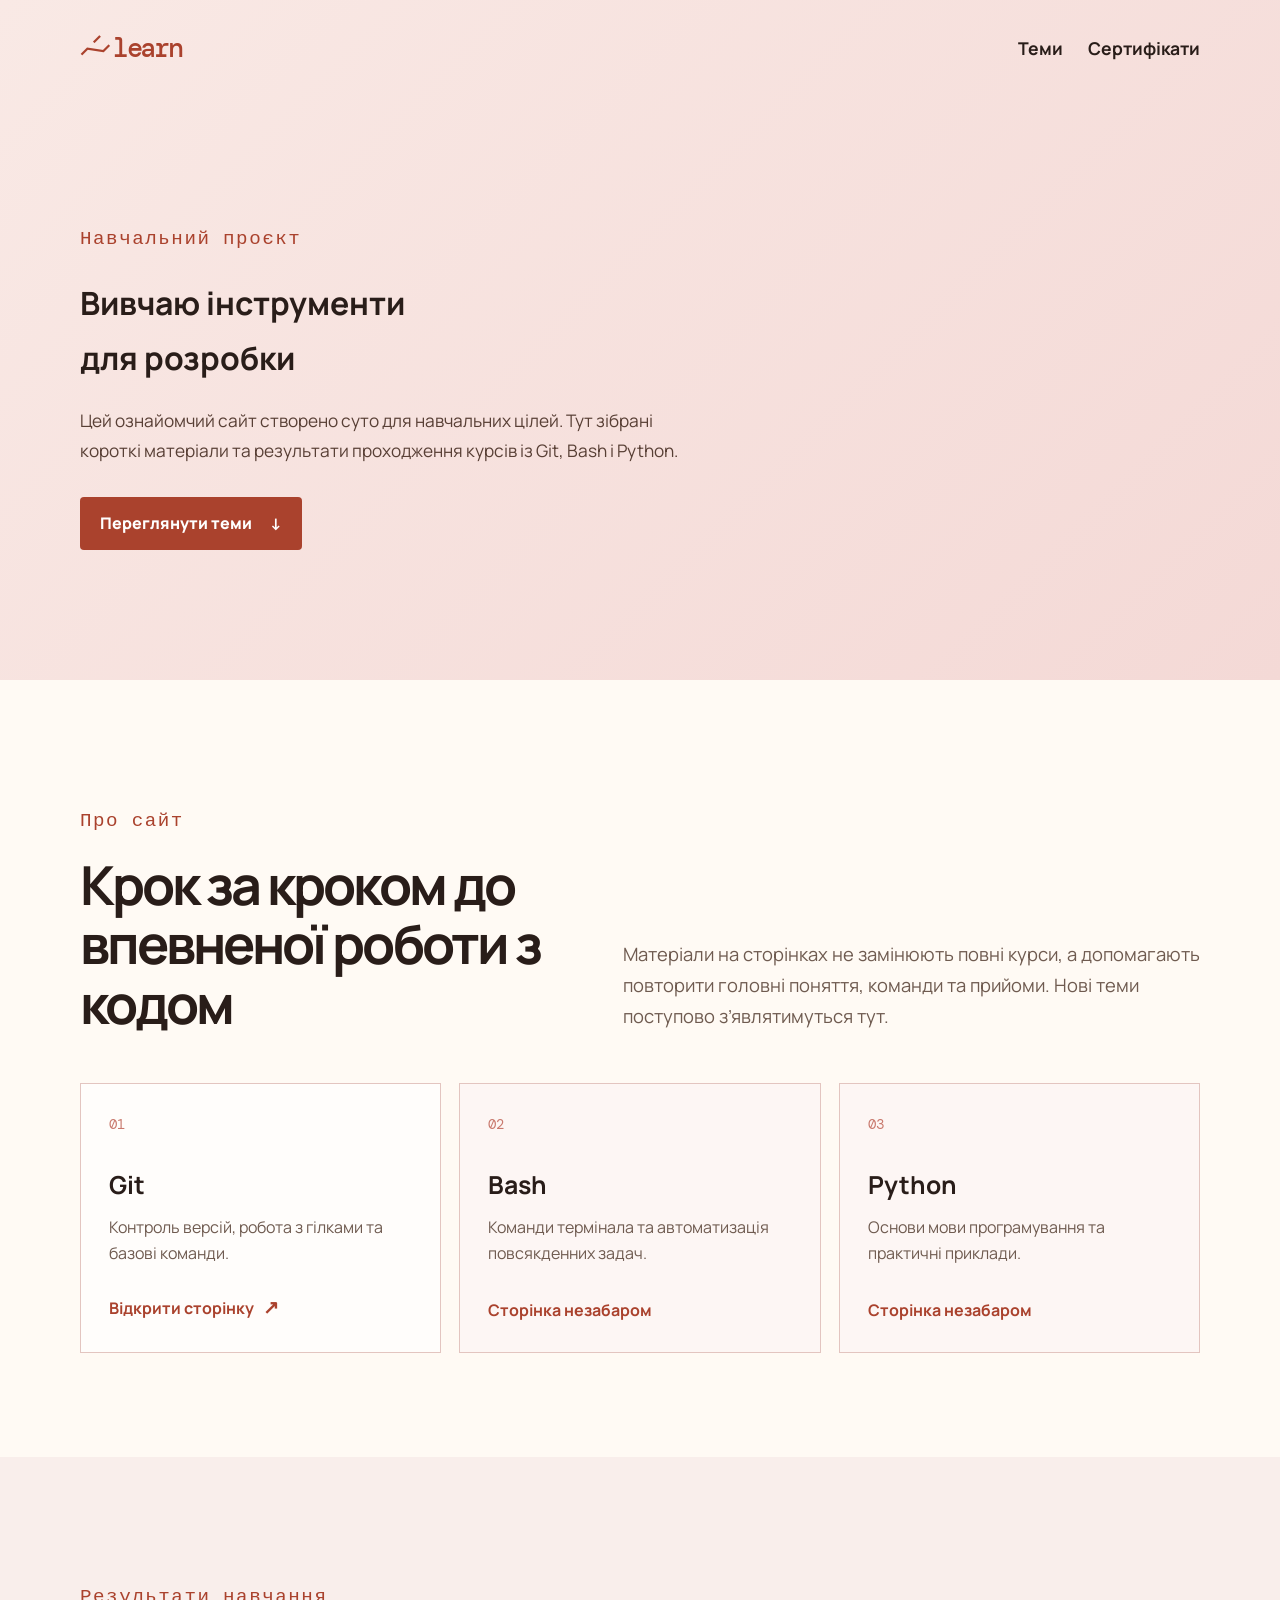
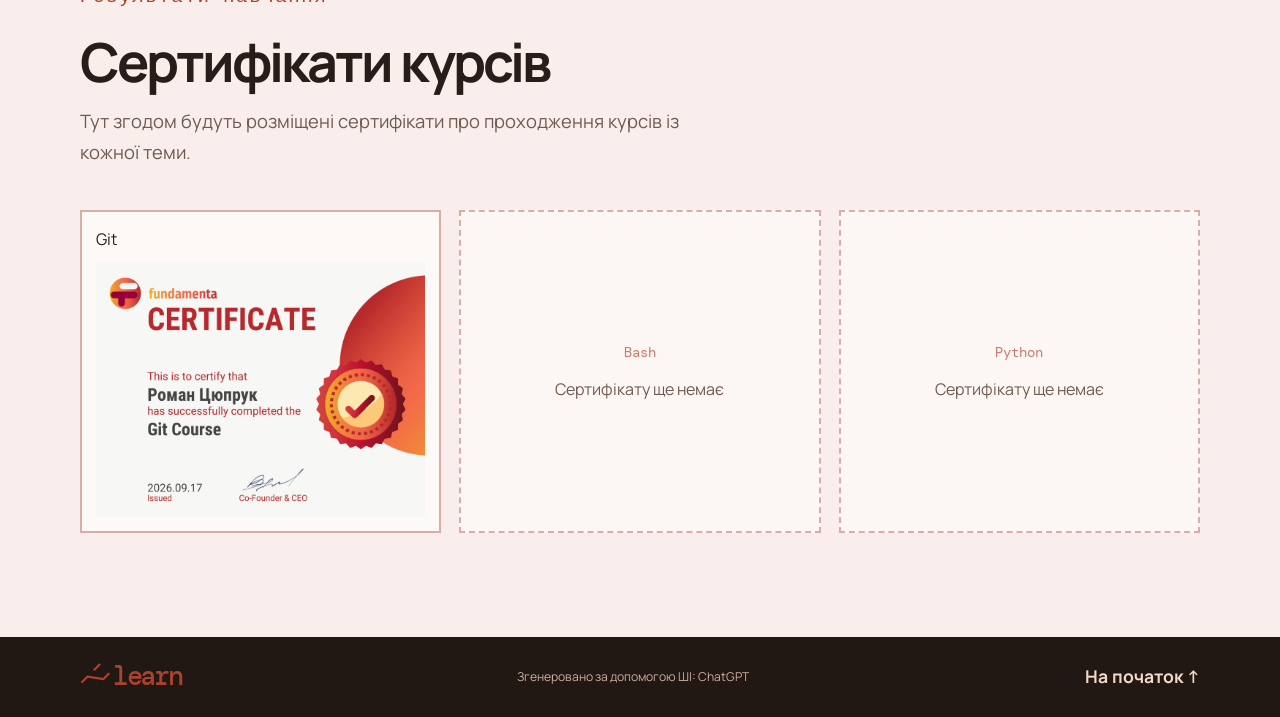
==== commit ff4a9cad: "Added Git certificate to the site" ====
--- a/index.html
+++ b/index.html
@@ -83,9 +83,9 @@
             кожної теми.
           </p>
           <div class="certificate-grid">
-            <article class="certificate-placeholder">
+            <article class="certificate-card certificate-ready">
               <span>Git</span>
-              <p>Сертифікату ще немає</p>
+              <img class="certificate-image" src="assets/git-certificate.png" alt="Сертифікат про проходження курсу Git" />
             </article>
             <article class="certificate-placeholder">
               <span>Bash</span>
--- a/styles.css
+++ b/styles.css
@@ -535,6 +535,28 @@
   text-align: center;
 }
 
+.certificate-card {
+  display: flex;
+  min-height: 210px;
+  flex-direction: column;
+  padding: 14px;
+  border: 2px solid #d7afa8;
+  background: rgba(255, 253, 251, 0.78);
+}
+
+.certificate-ready {
+  overflow: hidden;
+}
+
+.certificate-image {
+  display: block;
+  width: 100%;
+  margin-top: 8px;
+  aspect-ratio: 1.29;
+  object-fit: contain;
+  background: #ffffff;
+}
+
 .certificate-placeholder p,
 .single-certificate p {
   margin: 12px 20px 0;
@@ -560,6 +582,17 @@
 
 .single-certificate {
   min-height: 300px;
+}
+
+.single-certificate.certificate-ready {
+  align-items: stretch;
+  padding: 16px;
+}
+
+.single-certificate .certificate-image {
+  height: auto;
+  max-height: 420px;
+  margin-top: 0;
 }
 
 @media (max-width: 760px) {
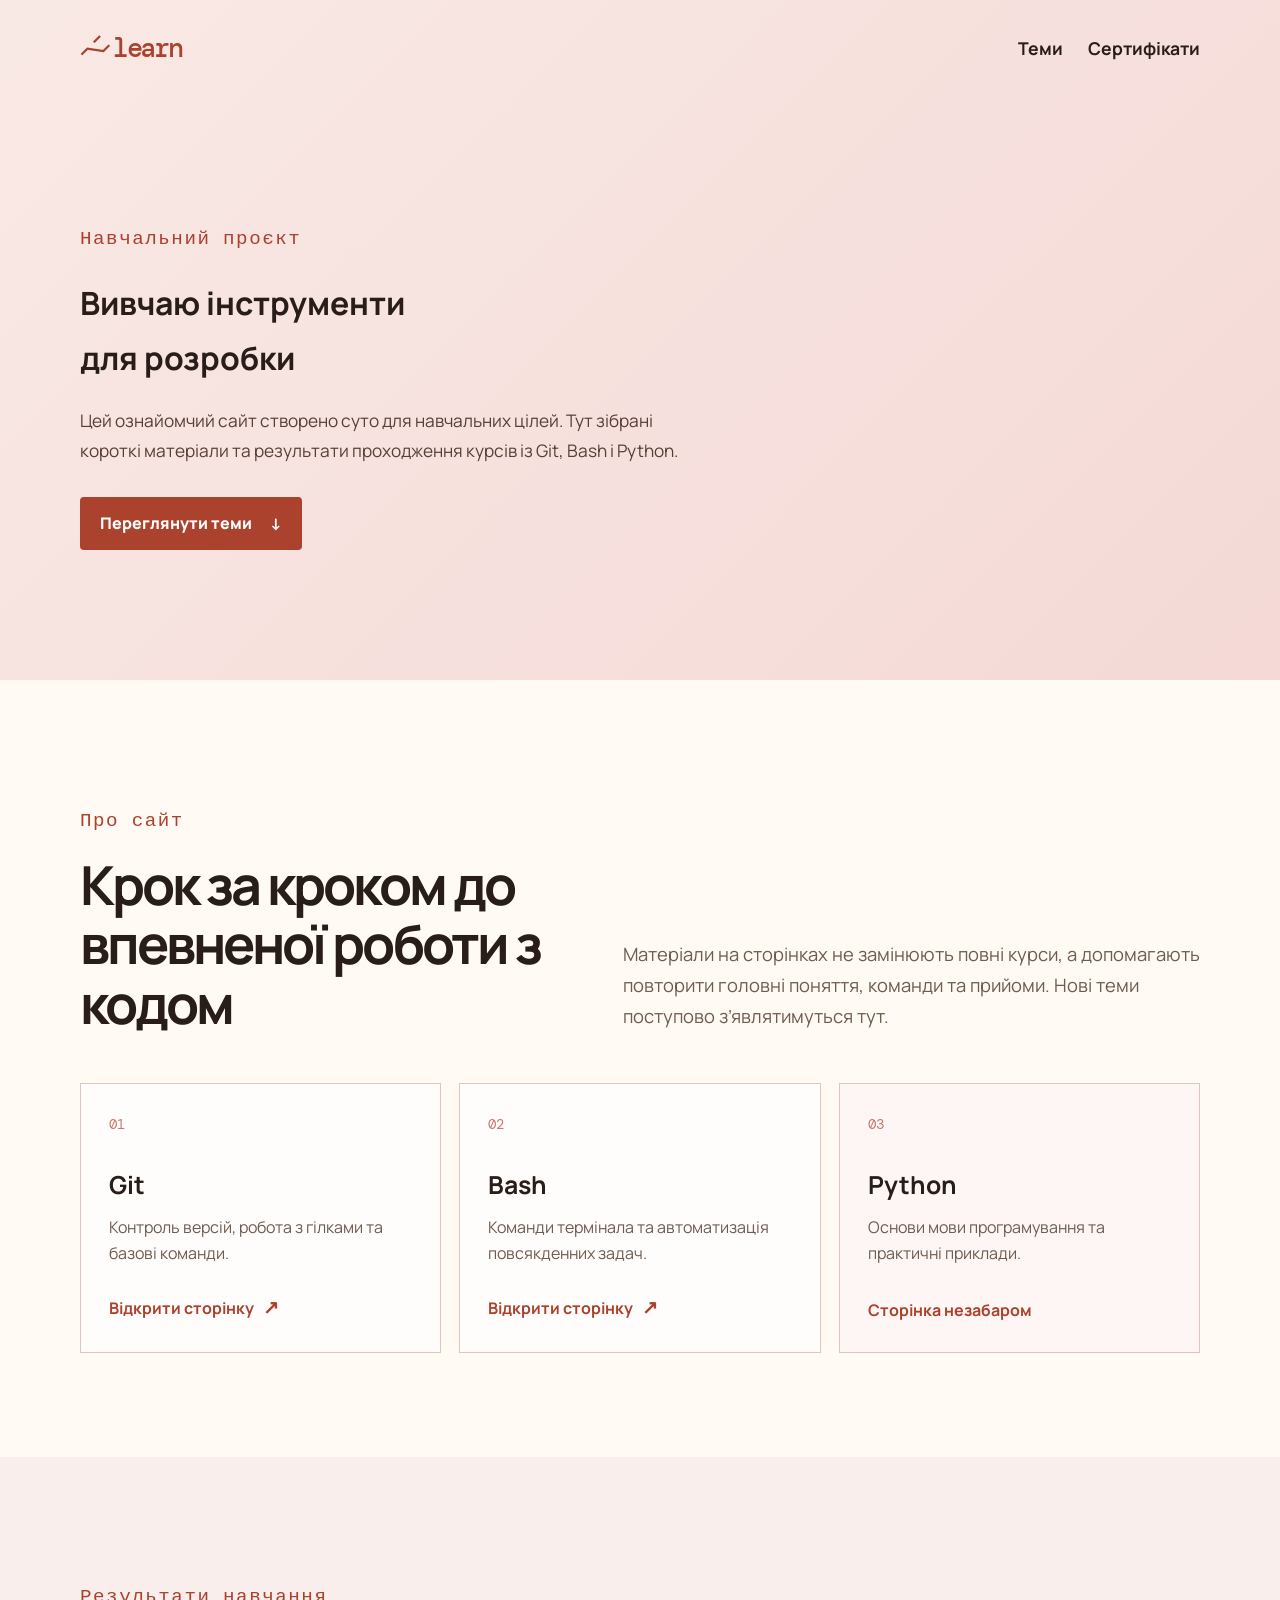
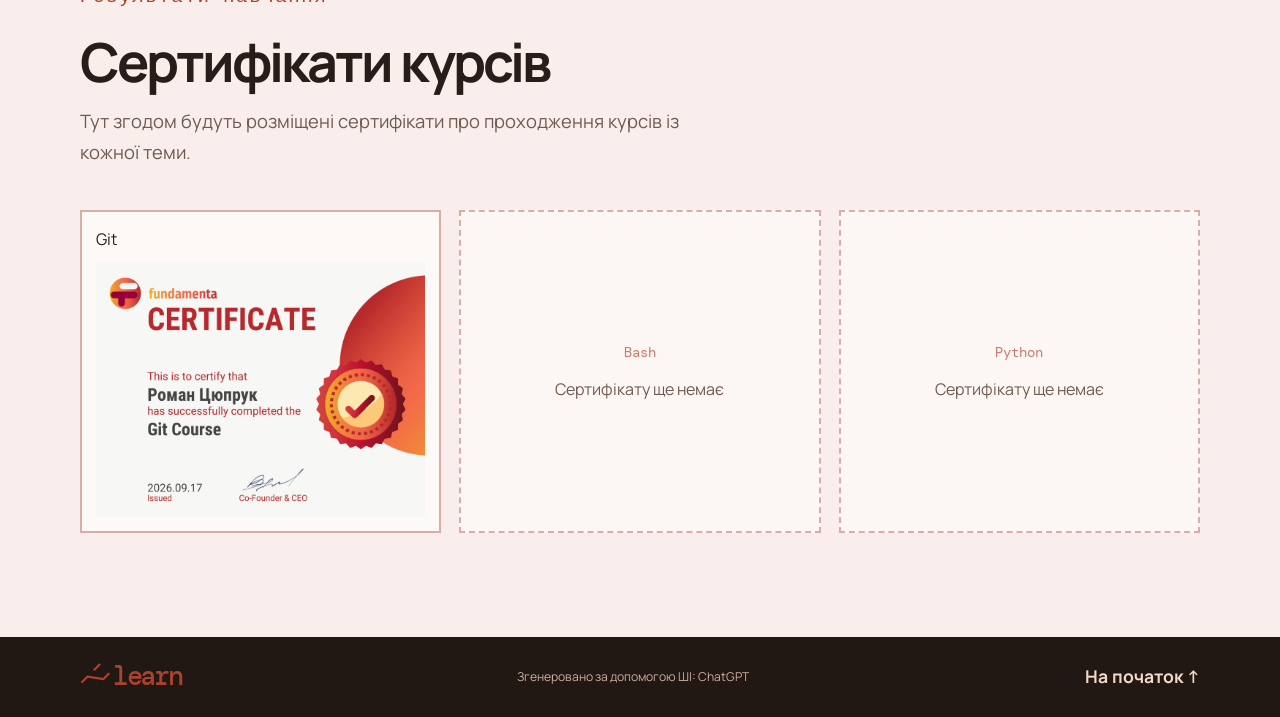
==== commit 7686ee00: "Added new Bash page" ====
--- a/index.html
+++ b/index.html
@@ -60,12 +60,12 @@
             <p>Контроль версій, робота з гілками та базові команди.</p>
             <strong>Відкрити сторінку <em>↗</em></strong></a
           >
-          <article class="topic-card pending">
+          <a class="topic-card available" href="bash_page.html">
             <span>02</span>
             <h3>Bash</h3>
             <p>Команди термінала та автоматизація повсякденних задач.</p>
-            <strong>Сторінка незабаром</strong>
-          </article>
+            <strong>Відкрити сторінку <em>↗</em></strong>
+          </a>
           <article class="topic-card pending">
             <span>03</span>
             <h3>Python</h3>
@@ -85,7 +85,11 @@
           <div class="certificate-grid">
             <article class="certificate-card certificate-ready">
               <span>Git</span>
-              <img class="certificate-image" src="assets/git-certificate.png" alt="Сертифікат про проходження курсу Git" />
+              <img
+                class="certificate-image"
+                src="assets/git-certificate.png"
+                alt="Сертифікат про проходження курсу Git"
+              />
             </article>
             <article class="certificate-placeholder">
               <span>Bash</span>
--- a/styles.css
+++ b/styles.css
@@ -428,6 +428,230 @@
   background: linear-gradient(135deg, #f9e9e5, #f4d9d6);
 }
 
+.bash-hero {
+  position: relative;
+  min-height: 540px;
+  overflow: hidden;
+  background: linear-gradient(135deg, #f7e7df, #f4ddd2);
+}
+
+.bash-hero-content {
+  max-width: 1120px;
+  padding: 93px 0 115px;
+}
+
+.bash-hero h1 span {
+  color: #c9796d;
+}
+
+.bash-theme {
+  --ink: #10294a;
+  --muted: #4d6681;
+  --paper: #f4f8ff;
+  --sand: #dcecff;
+  --clay: #4fa9eb;
+  --rust: #1767ad;
+  --line: #b9d4ee;
+  --card: #ffffff;
+  background: var(--paper);
+}
+
+.bash-theme .bash-hero {
+  background: linear-gradient(135deg, #061f4b, #0b3774);
+}
+
+.bash-theme .nav-links a {
+  color: #e8f3ff;
+}
+
+.bash-theme .nav-links a:hover {
+  color: #76c5ff;
+}
+
+.bash-theme .brand,
+.bash-theme .eyebrow {
+  color: #7cc8ff;
+}
+
+.bash-theme .bash-hero h1,
+.bash-theme .bash-hero .lead {
+  color: #f4f9ff;
+}
+
+.bash-theme .bash-hero h1 span {
+  color: #70c2ff;
+}
+
+.bash-theme .button {
+  background: #1975bb;
+}
+
+.bash-theme .button:hover {
+  background: #3f9fdf;
+}
+
+.bash-theme .hero-line {
+  background: #55b6f3;
+}
+
+.bash-theme .tinted,
+.bash-theme .script-section {
+  background: #e7f2ff;
+}
+
+.bash-theme .distro-grid article,
+.bash-theme .cli-grid article {
+  border-color: #b9d4ee;
+  background: #ffffff;
+}
+
+.bash-theme .distro-grid b,
+.bash-theme .cli-grid code {
+  color: #f4f9ff;
+}
+
+.bash-theme .cli-grid code {
+  display: block;
+  color: #7cc8ff;
+  font-size: 1.4rem;
+  font-weight: 700;
+}
+
+.bash-theme .cli-grid code::before {
+  margin-right: 8px;
+  color: #53b5f0;
+  content: ">";
+}
+
+.bash-theme .cli-grid code::after {
+  margin-top: 12px;
+  background: #7cc8ff;
+}
+
+.bash-theme .cli-grid p {
+  margin-top: 12px;
+  color: #dceeff;
+  font-size: 1.02rem;
+  line-height: 1.45;
+}
+
+.bash-theme .cli-grid article {
+  min-height: 0;
+  padding: 22px 28px;
+  border: 1px solid #0b3774;
+  border-radius: 18px;
+  background: linear-gradient(135deg, #061f4b, #0b3774);
+  box-shadow: 5px 5px 0 #c9e3f8;
+}
+
+.bash-theme .cli-grid {
+  position: relative;
+  isolation: isolate;
+  grid-template-columns: 1fr;
+  gap: 22px;
+  max-width: 760px;
+  margin: 0 auto;
+  padding: 12px 0;
+}
+
+.bash-theme .cli-grid::before {
+  position: absolute;
+  z-index: 0;
+  top: 48px;
+  bottom: 48px;
+  left: 50%;
+  width: 10px;
+  border-radius: 999px;
+  background: #7cc8ff;
+  content: "";
+}
+
+.bash-theme .cli-grid article:nth-child(odd) {
+  width: 43%;
+  justify-self: start;
+}
+
+.bash-theme .cli-grid article:nth-child(even) {
+  width: 43%;
+  justify-self: end;
+}
+
+.bash-theme .cli-grid article::after {
+  position: absolute;
+  z-index: 0;
+  top: 50%;
+  width: var(--connector-length, 0px);
+  height: 24px;
+  border-top: 3px solid #7cc8ff;
+  content: "";
+}
+
+.bash-theme .cli-grid article {
+  position: relative;
+  z-index: 1;
+}
+
+.bash-theme .cli-grid article:nth-child(odd)::after {
+  right: calc(var(--connector-length, 0px) * -1);
+  border-right: 3px solid #7cc8ff;
+  border-radius: 0 24px 0 0;
+}
+
+.bash-theme .cli-grid article:nth-child(even)::after {
+  left: calc(var(--connector-length, 0px) * -1);
+  border-left: 3px solid #7cc8ff;
+  border-radius: 24px 0 0 0;
+}
+
+.bash-theme .terminal-window {
+  border-color: #082752;
+  background: #061f4b;
+  box-shadow: 8px 8px 0 #bddbf3;
+}
+
+.bash-theme .terminal-bar {
+  background: #092e61;
+}
+
+.bash-theme .terminal-bar span {
+  background: #54b5f0;
+}
+
+.bash-theme .terminal-bar span:nth-child(2) {
+  background: #88d0ff;
+}
+
+.bash-theme .terminal-bar span:nth-child(3) {
+  background: #c3e7ff;
+}
+
+.bash-theme .terminal-window pre {
+  color: #e5f4ff;
+}
+
+.bash-theme .sources {
+  background: #061d43;
+}
+
+.bash-theme .source-list,
+.bash-theme .source-list li {
+  border-color: #315b8e;
+}
+
+.bash-theme .source-list a:hover strong,
+.bash-theme .source-list a:hover em {
+  color: #7cc8ff;
+}
+
+.bash-theme footer {
+  background: #041735;
+  color: #b7d8f1;
+}
+
+.bash-theme footer a {
+  color: #dff1ff;
+}
+
 .home-hero-content {
   max-width: 1120px;
   padding: 105px 0 130px;
@@ -509,6 +733,131 @@
 
 .topic-card.pending {
   background: #fdf6f4;
+}
+
+.distro-grid,
+.cli-grid {
+  display: grid;
+  grid-template-columns: repeat(3, 1fr);
+  gap: 16px;
+}
+
+.distro-grid article,
+.cli-grid article {
+  min-height: 160px;
+  padding: 24px;
+  border: 1px solid var(--line);
+  background: rgba(255, 253, 251, 0.72);
+}
+
+.distro-grid b {
+  color: var(--rust);
+  font-family: "DM Mono", monospace;
+  font-size: 1.1rem;
+}
+
+.distro-grid p,
+.cli-grid p {
+  margin: 14px 0 0;
+  color: var(--muted);
+  font-size: 1rem;
+  line-height: 1.6;
+}
+
+.cli-grid article {
+  min-height: 145px;
+  border-radius: 5px;
+  box-shadow: 4px 4px 0 #f4e4df;
+}
+
+.cli-grid code {
+  display: inline-block;
+  color: var(--rust);
+  font-size: 1.05rem;
+  font-weight: 500;
+}
+
+.cli-grid code::after {
+  display: block;
+  width: 100%;
+  height: 1px;
+  margin-top: 12px;
+  background: var(--line);
+  content: "";
+}
+
+.bash-theme .cli-grid code::after {
+  background: #b9d4ee;
+}
+
+.script-section {
+  background: #f8eeea;
+}
+
+.script-layout {
+  display: grid;
+  grid-template-columns: 0.8fr 1.2fr;
+  gap: 70px;
+  align-items: center;
+}
+
+.script-layout > div > p:last-child {
+  color: var(--muted);
+  font-size: 1.1rem;
+}
+
+.terminal-window {
+  overflow: hidden;
+  border: 1px solid #4b3029;
+  border-radius: 8px;
+  background: #2b1d19;
+  box-shadow: 8px 8px 0 #e3c5bf;
+}
+
+.terminal-bar {
+  display: flex;
+  gap: 7px;
+  align-items: center;
+  min-height: 40px;
+  padding: 0 14px;
+  background: #3d2923;
+}
+
+.terminal-bar span {
+  width: 10px;
+  height: 10px;
+  border-radius: 50%;
+  background: #dc866f;
+}
+
+.terminal-bar span:nth-child(2) {
+  background: #e7b582;
+}
+
+.terminal-bar span:nth-child(3) {
+  background: #d5c595;
+}
+
+.terminal-bar b {
+  margin-left: 8px;
+  color: #f6dfd6;
+  font-family: "DM Mono", monospace;
+  font-size: 0.85rem;
+  font-weight: 400;
+}
+
+.terminal-window pre {
+  overflow-x: auto;
+  margin: 0;
+  padding: 25px;
+  color: #fae7df;
+  font-size: 0.95rem;
+  line-height: 1.7;
+}
+
+.terminal-window code {
+  color: inherit;
+  font-family: "DM Mono", monospace;
 }
 
 .certificates,
@@ -607,8 +956,49 @@
   .home-intro,
   .topic-grid,
   .certificate-grid,
-  .certificate-section .container {
+  .certificate-section .container,
+  .distro-grid,
+  .cli-grid,
+  .script-layout {
     grid-template-columns: 1fr;
     gap: 28px;
   }
-}
+
+  .bash-hero {
+    min-height: auto;
+  }
+
+  .bash-hero-content {
+    padding: 65px 0 80px;
+  }
+
+  .bash-theme .cli-grid article:nth-child(odd),
+  .bash-theme .cli-grid article:nth-child(even) {
+    width: 100%;
+  }
+
+  .bash-theme .cli-grid {
+    padding-left: 30px;
+  }
+
+  .bash-theme .cli-grid::before {
+    top: 44px;
+    bottom: 44px;
+    left: 9px;
+  }
+
+  .bash-theme .cli-grid article::after {
+    top: 50%;
+    width: 21px;
+    height: 0;
+    border: 0;
+    border-top: 3px solid #7cc8ff;
+    border-radius: 0;
+  }
+
+  .bash-theme .cli-grid article:nth-child(odd)::after,
+  .bash-theme .cli-grid article:nth-child(even)::after {
+    right: auto;
+    left: -21px;
+  }
+}
